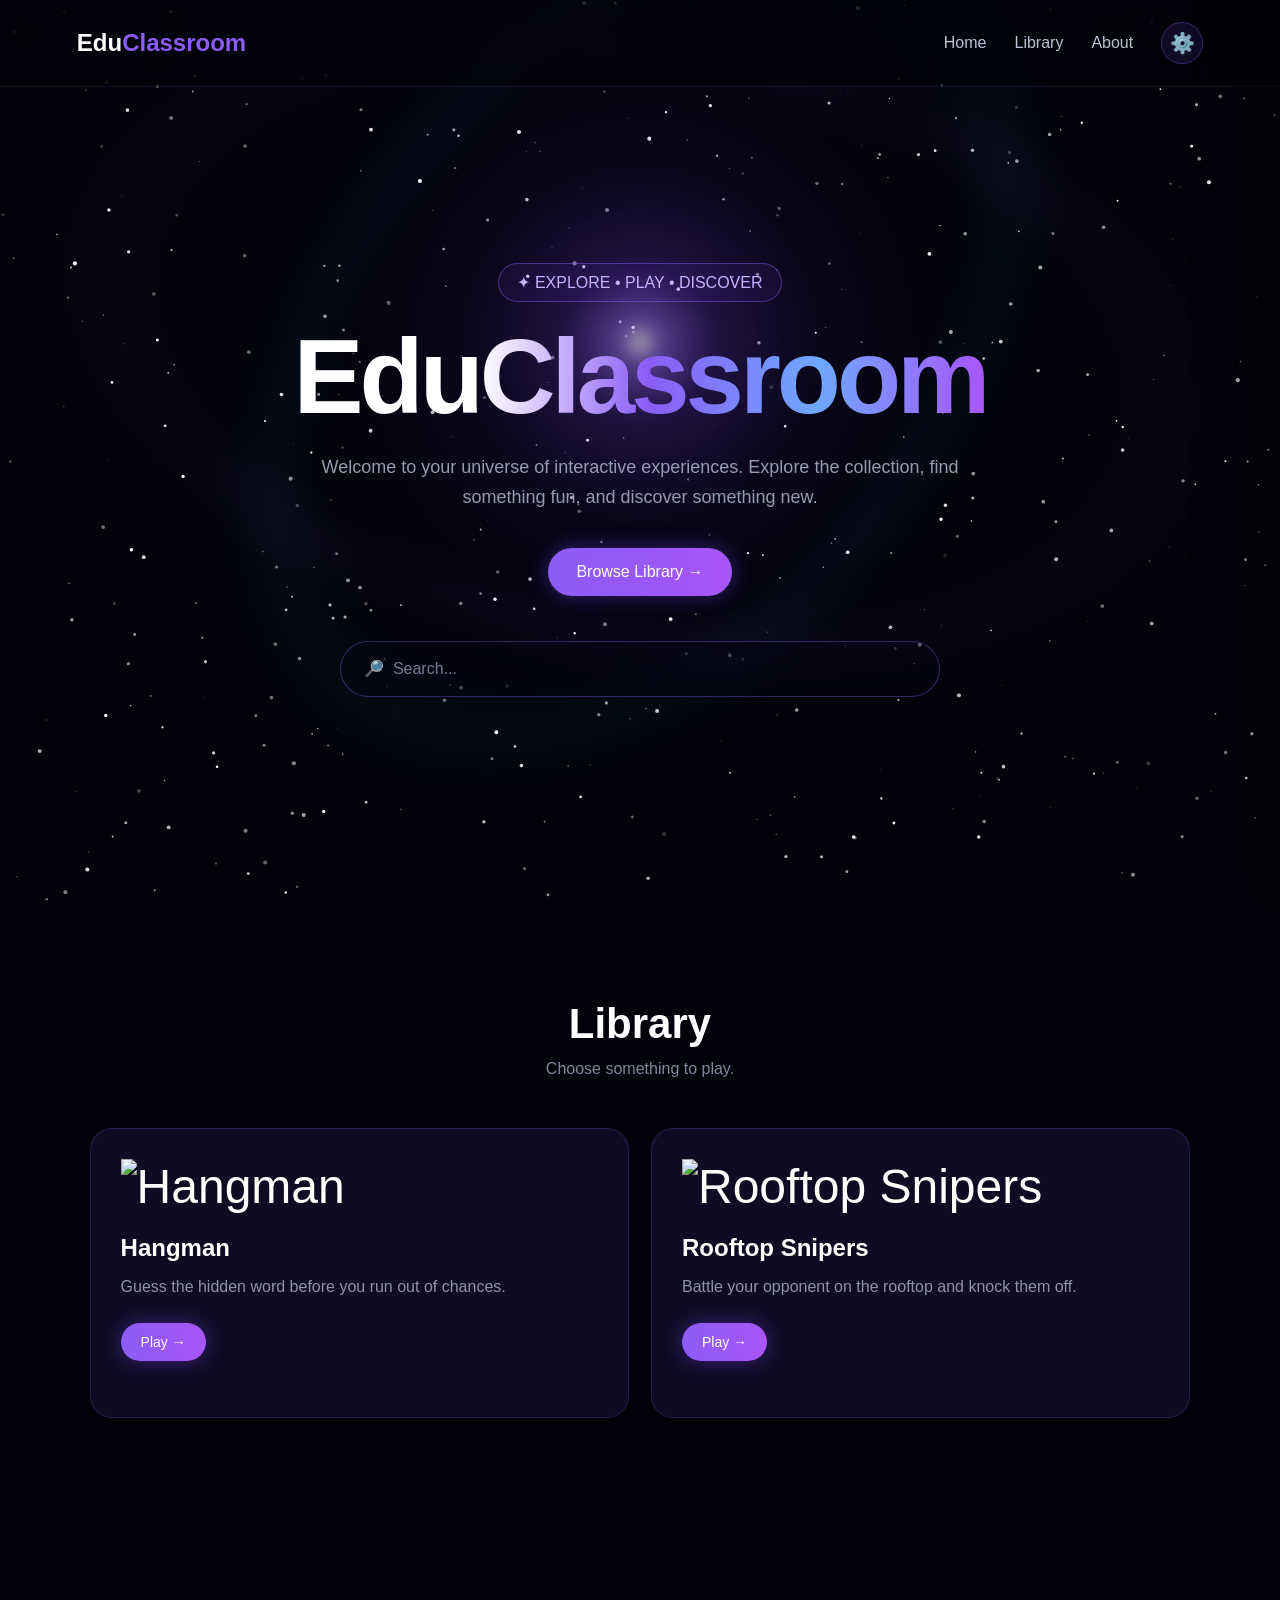
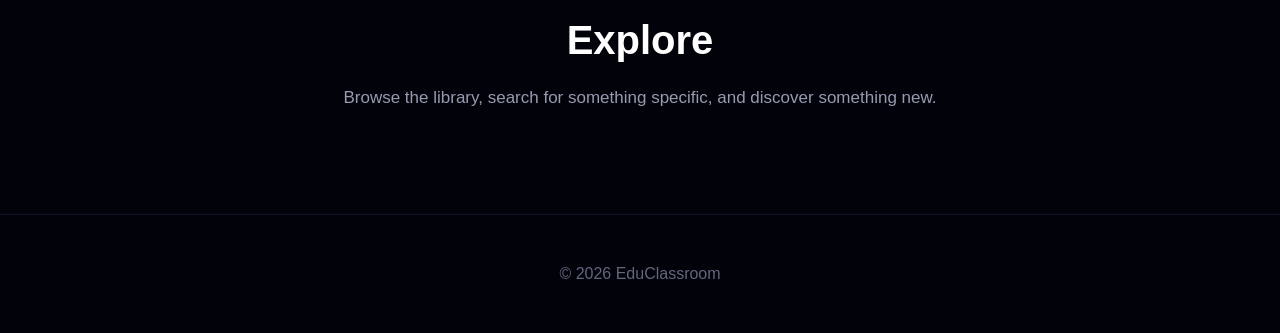
==== index.html @ 9b07083a "Update index.html" ====
<!DOCTYPE html>
<html lang="en">
<head>
<meta charset="UTF-8">
<meta name="viewport" content="width=device-width, initial-scale=1.0">

<title>EduClassroom</title>

<link id="favicon" rel="icon" href="data:image/svg+xml,
<svg xmlns=%22http://www.w3.org/2000/svg%22 viewBox=%220 0 100 100%22>
<text y=%22.9em%22 font-size=%2290%22>🌌</text>
</svg>">

<style>
* {
    margin: 0;
    padding: 0;
    box-sizing: border-box;
}

html {
    scroll-behavior: smooth;
}

:root {
    --accent: #8b5cf6;
    --accent2: #a855f7;
    --background: #02030a;
    --card: rgba(20, 15, 45, .75);
    --text: #ffffff;
    --muted: #969bb1;
}

body {
    background: var(--background);
    color: var(--text);
    font-family: Arial, Helvetica, sans-serif;
    overflow-x: hidden;
    transition: background .4s, color .4s;
}

/* SPACE */

#space {
    position: fixed;
    inset: 0;
    width: 100%;
    height: 100%;
    z-index: -5;
}

.galaxy {
    position: fixed;
    width: 700px;
    height: 700px;
    left: 50%;
    top: 38%;
    transform: translate(-50%, -50%) rotate(-20deg);
    border-radius: 50%;
    z-index: -4;
    pointer-events: none;

    background:
        radial-gradient(
            ellipse,
            rgba(255,255,255,.95) 0%,
            rgba(160,110,255,.7) 4%,
            rgba(110,60,220,.35) 15%,
            rgba(80,30,180,.12) 35%,
            transparent 68%
        );

    filter: blur(8px);
    opacity: .75;

    animation: galaxySpin 45s linear infinite;
}

.galaxy::before,
.galaxy::after {
    content: "";
    position: absolute;
    inset: 5%;
    border-radius: 50%;
    border: 35px solid rgba(130,70,255,.08);
    transform: rotate(30deg) scaleX(1.8);
    filter: blur(18px);
}

.galaxy::after {
    transform: rotate(-30deg) scaleX(1.5);
    border-color: rgba(50,150,255,.08);
}

@keyframes galaxySpin {
    from {
        transform: translate(-50%, -50%) rotate(-20deg);
    }

    to {
        transform: translate(-50%, -50%) rotate(340deg);
    }
}

/* NAVIGATION */

nav {
    position: fixed;
    top: 0;
    left: 0;
    width: 100%;
    padding: 22px 6%;

    display: flex;
    justify-content: space-between;
    align-items: center;

    background: rgba(2,3,10,.55);
    backdrop-filter: blur(15px);

    border-bottom: 1px solid rgba(150,100,255,.12);

    z-index: 100;
}

.logo {
    font-size: 24px;
    font-weight: 800;
}

.logo span {
    color: var(--accent);
}

.nav-links {
    display: flex;
    align-items: center;
    gap: 28px;
}

.nav-links a {
    color: #bfc2d8;
    text-decoration: none;
    transition: .3s;
}

.nav-links a:hover {
    color: var(--accent);
}

/* SETTINGS BUTTON */

.settings-button {
    border: 1px solid rgba(150,100,255,.3);
    background: rgba(80,50,150,.2);
    color: white;

    width: 42px;
    height: 42px;

    border-radius: 50%;

    cursor: pointer;

    font-size: 20px;

    transition: .3s;
}

.settings-button:hover {
    transform: rotate(45deg) scale(1.08);
    background: rgba(120,70,220,.35);
}

/* SETTINGS */

.settings-overlay {
    position: fixed;
    inset: 0;

    background: rgba(0,0,0,.55);
    backdrop-filter: blur(4px);

    opacity: 0;
    visibility: hidden;

    transition: .3s;

    z-index: 199;
}

.settings-overlay.open {
    opacity: 1;
    visibility: visible;
}

.settings-panel {
    position: fixed;

    top: 0;
    right: 0;

    width: min(390px, 90vw);
    height: 100vh;

    padding: 30px;

    background:
        linear-gradient(
            145deg,
            rgba(18,15,40,.98),
            rgba(5,6,18,.98)
        );

    border-left: 1px solid rgba(150,100,255,.25);

    box-shadow: -20px 0 60px rgba(0,0,0,.45);

    transform: translateX(100%);

    transition: transform .4s cubic-bezier(.2,.8,.2,1);

    overflow-y: auto;

    z-index: 200;
}

.settings-panel.open {
    transform: translateX(0);
}

.settings-header {
    display: flex;
    justify-content: space-between;
    align-items: center;

    margin-bottom: 30px;
}

.settings-header h2 {
    font-size: 26px;
}

.close-settings {
    background: none;
    border: none;
    color: #aaa;
    font-size: 28px;
    cursor: pointer;
}

.setting {
    margin-bottom: 28px;
}

.setting label {
    display: block;
    margin-bottom: 10px;
    color: #bfc2d8;
    font-size: 14px;
}

.setting input,
.setting select {
    width: 100%;

    padding: 13px 15px;

    border-radius: 10px;

    border: 1px solid rgba(150,100,255,.25);

    background: rgba(0,0,0,.35);

    color: white;

    outline: none;

    font-size: 14px;
}

.setting input:focus,
.setting select:focus {
    border-color: var(--accent);
}

.setting select option {
    background: #11111d;
}

.save-button {
    width: 100%;

    padding: 14px;

    border: none;
    border-radius: 12px;

    background:
        linear-gradient(
            90deg,
            var(--accent),
            var(--accent2)
        );

    color: white;

    font-weight: bold;

    cursor: pointer;

    transition: .3s;
}

.save-button:hover {
    transform: translateY(-2px);

    box-shadow:
        0 8px 25px rgba(130,80,255,.4);
}

.reset-button {
    width: 100%;

    padding: 12px;

    margin-top: 10px;

    border-radius: 12px;

    border: 1px solid rgba(255,255,255,.15);

    background: rgba(255,255,255,.05);

    color: #aaa;

    cursor: pointer;
}

.small-note {
    margin-top: 10px;

    color: #676c83;

    font-size: 12px;

    line-height: 1.5;
}

/* HERO */

.hero {
    min-height: 100vh;

    display: flex;
    justify-content: center;
    align-items: center;

    text-align: center;

    padding: 120px 20px 60px;
}

.hero-content {
    max-width: 900px;

    animation: heroAppear 1.2s ease;
}

@keyframes heroAppear {
    from {
        opacity: 0;
        transform: translateY(40px);
    }

    to {
        opacity: 1;
        transform: translateY(0);
    }
}

.badge {
    display: inline-block;

    padding: 9px 18px;

    border: 1px solid rgba(150,100,255,.4);
    border-radius: 50px;

    background: rgba(100,50,200,.1);

    color: #c8b1ff;

    margin-bottom: 25px;
}

.hero h1 {
    font-size: clamp(55px, 9vw, 105px);

    line-height: .95;

    margin-bottom: 25px;

    letter-spacing: -4px;
}

.gradient {
    background:
        linear-gradient(
            90deg,
            #ffffff,
            var(--accent),
            #6ea8ff,
            var(--accent2)
        );

    -webkit-background-clip: text;
    background-clip: text;

    color: transparent;
}

.hero p {
    max-width: 650px;

    margin: auto;

    color: var(--muted);

    font-size: 18px;

    line-height: 1.7;
}

.start-button,
.play-button {
    display: inline-block;

    margin-top: 35px;

    padding: 15px 28px;

    color: white;

    text-decoration: none;

    border-radius: 50px;

    background:
        linear-gradient(
            90deg,
            var(--accent),
            var(--accent2)
        );

    box-shadow:
        0 0 20px rgba(120,70,255,.4);

    transition: .3s;
}

.start-button:hover,
.play-button:hover {
    transform: translateY(-4px) scale(1.04);

    box-shadow:
        0 0 35px rgba(140,80,255,.7);
}

/* SEARCH */

.search-container {
    max-width: 600px;

    margin: 45px auto 0;
}

.search {
    width: 100%;

    padding: 18px 23px;

    border-radius: 50px;

    border: 1px solid rgba(150,100,255,.35);

    background: rgba(5,5,20,.65);

    color: white;

    outline: none;

    font-size: 16px;

    transition: .3s;
}

.search::placeholder {
    color: #777b93;
}

.search:focus {
    border-color: var(--accent);

    box-shadow:
        0 0 30px rgba(130,70,255,.25);
}

/* LIBRARY */

.section {
    padding: 100px 7%;
}

.section-title {
    text-align: center;
    margin-bottom: 50px;
}

.section-title h2 {
    font-size: 42px;
    margin-bottom: 12px;
}

.section-title p {
    color: #81869e;
}

.game-grid {
    max-width: 1150px;

    margin: auto;

    display: grid;

    grid-template-columns:
        repeat(auto-fit, minmax(260px, 1fr));

    gap: 22px;
}

.card {
    position: relative;

    padding: 30px;

    min-height: 290px;

    border-radius: 22px;

    background: var(--card);

    border: 1px solid rgba(140,100,255,.2);

    backdrop-filter: blur(12px);

    overflow: hidden;

    transition:
        transform .35s,
        border-color .35s,
        box-shadow .35s;
}

.card:hover {
    transform: translateY(-10px);

    border-color: rgba(160,110,255,.65);

    box-shadow:
        0 15px 50px rgba(80,40,180,.25);
}

.icon {
    font-size: 48px;
    margin-bottom: 20px;
}

.card h3 {
    font-size: 24px;
    margin-bottom: 12px;
}

.card p {
    color: #8e93aa;
    line-height: 1.6;
    margin-bottom: 15px;
}

.play-button {
    margin-top: 8px;
    padding: 11px 20px;
    font-size: 14px;
}

#noResults {
    display: none;

    text-align: center;

    color: #777b93;

    font-size: 18px;

    padding: 50px;
}

/* ABOUT */

.info {
    max-width: 850px;

    margin: auto;

    padding: 100px 20px;

    text-align: center;
}

.info h2 {
    font-size: 40px;
    margin-bottom: 20px;
}

.info p {
    color: #969bb1;

    line-height: 1.8;

    font-size: 17px;
}

/* FOOTER */

footer {
    padding: 50px;

    text-align: center;

    border-top:
        1px solid rgba(150,100,255,.12);

    color: #62677e;
}

/* MOBILE */

@media(max-width:700px) {

    .nav-links a {
        display: none;
    }

    .hero h1 {
        font-size: 55px;
        letter-spacing: -2px;
    }

    .galaxy {
        width: 500px;
        height: 500px;
    }

    .section {
        padding: 70px 5%;
    }
}
</style>
</head>

<body>

<canvas id="space"></canvas>

<div class="galaxy"></div>


<!-- NAVIGATION -->

<nav>

    <div class="logo">
        Edu<span>Classroom</span>
    </div>

    <div class="nav-links">

        <a href="#">Home</a>

        <a href="#games">Library</a>

        <a href="#about">About</a>

        <button
            class="settings-button"
            id="settingsButton"
            title="Settings"
        >
            ⚙️
        </button>

    </div>

</nav>


<!-- SETTINGS -->

<div
    class="settings-overlay"
    id="settingsOverlay"
></div>

<div
    class="settings-panel"
    id="settingsPanel"
>

    <div class="settings-header">

        <h2>⚙️ Settings</h2>

        <button
            class="close-settings"
            id="closeSettings"
        >
            ×
        </button>

    </div>

    <div class="setting">

        <label for="themeSelect">
            Website Theme
        </label>

        <select id="themeSelect">

            <option value="galaxy">
                Galaxy Purple
            </option>

            <option value="blue">
                Deep Blue
            </option>

            <option value="red">
                Crimson
            </option>

            <option value="green">
                Emerald
            </option>

            <option value="pink">
                Neon Pink
            </option>

        </select>

    </div>


    <div class="setting">

        <label for="titleInput">
            Browser Tab Name
        </label>

        <input
            id="titleInput"
            type="text"
            maxlength="40"
            placeholder="EduClassroom"
        >

        <div class="small-note">
            Change the name shown on the browser tab.
        </div>

    </div>


    <div class="setting">

        <label for="iconInput">
            Browser Tab Icon
        </label>

        <input
            id="iconInput"
            type="text"
            placeholder="Paste an image URL"
        >

        <div class="small-note">
            Paste a direct image URL for your icon.
        </div>

    </div>


    <button
        class="save-button"
        id="saveSettings"
    >
        Save Settings
    </button>

    <button
        class="reset-button"
        id="resetSettings"
    >
        Reset Settings
    </button>

</div>


<!-- HERO -->

<section class="hero">

    <div class="hero-content">

        <div class="badge">
            ✦ EXPLORE • PLAY • DISCOVER
        </div>

        <h1>
            Edu<span class="gradient">Classroom</span>
        </h1>

        <p>
            Welcome to your universe of interactive
            experiences. Explore the collection,
            find something fun, and discover
            something new.
        </p>

        <a
            href="#games"
            class="start-button"
        >
            Browse Library →
        </a>


        <div class="search-container">

            <input
                class="search"
                id="search"
                type="text"
                placeholder="🔎  Search..."
            >

        </div>

    </div>

</section>


<!-- LIBRARY -->

<section
    class="section"
    id="games"
>

    <div class="section-title">

        <h2>
            Library
        </h2>

        <p>
            Choose something to play.
        </p>

    </div>


    <div
        class="game-grid"
        id="gameGrid"
    >


        <!-- HANGMAN -->

        <div
            class="card"
            data-name="hangman word guessing puzzle"
        >

            <div class="icon">
            <img src="pages/images/hangman.png" alt="Hangman">
            </div>

            <h3>
                Hangman
            </h3>

            <p>
                Guess the hidden word before
                you run out of chances.
            </p>

            <a
                class="play-button"
                href="pages/hangman/"
            >
                Play →
            </a>

        </div>


        <!-- ROOFTOP SNIPERS -->

        <div
            class="card"
            data-name="rooftop snipers shooting action multiplayer"
        >

            <div class="icon">
            <img src="pages/images/rooftop-snipers.png" alt="Rooftop Snipers">
            </div>

            <h3>
                Rooftop Snipers
            </h3>

            <p>
                Battle your opponent on the
                rooftop and knock them off.
            </p>

            <a
                class="play-button"
                href="pages/rooftop-snipers/"
            >
                Play →
            </a>

        </div>


    </div>


    <div id="noResults">
        Nothing found. Try another search.
    </div>

</section>


<!-- ABOUT -->

<section
    class="info"
    id="about"
>

    <h2>
        Explore
    </h2>

    <p>
        Browse the library, search for something
        specific, and discover something new.
    </p>

</section>


<footer>
    © 2026 EduClassroom
</footer>


<script>

/* STARFIELD */

const canvas =
    document.getElementById("space");

const ctx =
    canvas.getContext("2d");

let stars = [];

let mouse = {
    x: window.innerWidth / 2,
    y: window.innerHeight / 2
};


function resizeCanvas() {

    canvas.width =
        window.innerWidth;

    canvas.height =
        window.innerHeight;

    createStars();
}

resizeCanvas();

window.addEventListener(
    "resize",
    resizeCanvas
);


window.addEventListener(
    "mousemove",
    function(event) {

        mouse.x =
            event.clientX;

        mouse.y =
            event.clientY;

    }
);


function createStars() {

    stars = [];

    const amount =
        Math.min(
            500,
            Math.floor(
                window.innerWidth *
                window.innerHeight /
                2500
            )
        );

    for(let i = 0; i < amount; i++) {

        stars.push({

            x:
                Math.random() *
                canvas.width,

            y:
                Math.random() *
                canvas.height,

            size:
                Math.random() * 1.8 + .3,

            speed:
                Math.random() * .25 + .05,

            brightness:
                Math.random() * .7 + .3,

            twinkle:
                Math.random() *
                Math.PI * 2

        });

    }

}


function animateStars(time) {

    ctx.clearRect(
        0,
        0,
        canvas.width,
        canvas.height
    );

    for(const star of stars) {

        const dx =
            star.x - mouse.x;

        const dy =
            star.y - mouse.y;

        const distance =
            Math.sqrt(
                dx * dx +
                dy * dy
            );

        const interactionRadius = 130;

        if(
            distance <
            interactionRadius
        ) {

            const force =
                (interactionRadius - distance)
                / interactionRadius;

            const angle =
                Math.atan2(dy, dx);

            star.x +=
                Math.cos(angle)
                * force
                * 4;

            star.y +=
                Math.sin(angle)
                * force
                * 4;
        }

        star.y += star.speed;

        if(
            star.y >
            canvas.height + 5
        ) {

            star.y = -5;

            star.x =
                Math.random() *
                canvas.width;
        }

        if(star.x < -10)
            star.x =
                canvas.width + 10;

        if(
            star.x >
            canvas.width + 10
        )
            star.x = -10;

        const alpha =
            star.brightness +
            Math.sin(
                time * .002 +
                star.twinkle
            ) * .2;

        ctx.beginPath();

        ctx.arc(
            star.x,
            star.y,
            star.size,
            0,
            Math.PI * 2
        );

        ctx.fillStyle =
            `rgba(255,255,255,${Math.max(.1,alpha)})`;

        ctx.fill();

    }

    requestAnimationFrame(
        animateStars
    );
}

requestAnimationFrame(
    animateStars
);


/* SEARCH */

const search =
    document.getElementById("search");

const cards =
    document.querySelectorAll(".card");

const noResults =
    document.getElementById("noResults");


search.addEventListener(
    "input",
    function() {

        const query =
            search.value
            .toLowerCase()
            .trim();

        let visibleGames = 0;

        cards.forEach(card => {

            const keywords =
                card.dataset.name
                .toLowerCase();

            if(
                keywords.includes(query) ||
                query === ""
            ) {

                card.style.display =
                    "";

                visibleGames++;

            } else {

                card.style.display =
                    "none";
            }

        });

        noResults.style.display =
            visibleGames === 0
                ? "block"
                : "none";

    }
);


/* SETTINGS */

const settingsButton =
    document.getElementById(
        "settingsButton"
    );

const settingsPanel =
    document.getElementById(
        "settingsPanel"
    );

const settingsOverlay =
    document.getElementById(
        "settingsOverlay"
    );

const closeSettings =
    document.getElementById(
        "closeSettings"
    );


function openSettings() {

    settingsPanel.classList.add("open");

    settingsOverlay.classList.add("open");
}


function closeSettingsPanel() {

    settingsPanel.classList.remove("open");

    settingsOverlay.classList.remove("open");
}


settingsButton.addEventListener(
    "click",
    openSettings
);

closeSettings.addEventListener(
    "click",
    closeSettingsPanel
);

settingsOverlay.addEventListener(
    "click",
    closeSettingsPanel
);


/* THEMES */

const themeSelect =
    document.getElementById(
        "themeSelect"
    );


const themes = {

    galaxy: {
        background: "#02030a",
        accent: "#8b5cf6",
        accent2: "#a855f7",
        card: "rgba(20,15,45,.75)"
    },

    blue: {
        background: "#020812",
        accent: "#3b82f6",
        accent2: "#06b6d4",
        card: "rgba(10,25,50,.75)"
    },

    red: {
        background: "#0d0204",
        accent: "#ef4444",
        accent2: "#f97316",
        card: "rgba(50,10,15,.75)"
    },

    green: {
        background: "#020c08",
        accent: "#10b981",
        accent2: "#22c55e",
        card: "rgba(5,35,25,.75)"
    },

    pink: {
        background: "#0c020b",
        accent: "#ec4899",
        accent2: "#d946ef",
        card: "rgba(45,8,40,.75)"
    }

};


function applyTheme(themeName) {

    const theme =
        themes[themeName] ||
        themes.galaxy;

    document.documentElement
        .style
        .setProperty(
            "--background",
            theme.background
        );

    document.documentElement
        .style
        .setProperty(
            "--accent",
            theme.accent
        );

    document.documentElement
        .style
        .setProperty(
            "--accent2",
            theme.accent2
        );

    document.documentElement
        .style
        .setProperty(
            "--card",
            theme.card
        );
}


/* TAB TITLE */

const titleInput =
    document.getElementById(
        "titleInput"
    );


function applyTitle(title) {

    if(!title)
        title = "EduClassroom";

    document.title = title;
}


/* FAVICON */

const iconInput =
    document.getElementById(
        "iconInput"
    );

const favicon =
    document.getElementById(
        "favicon"
    );


function applyIcon(url) {

    if(!url) {

        favicon.href =
            "data:image/svg+xml," +
            "<svg xmlns='http://www.w3.org/2000/svg' " +
            "viewBox='0 0 100 100'>" +
            "<text y='.9em' font-size='90'>🌌</text>" +
            "</svg>";

        return;
    }

    favicon.href = url;
}


/* SAVE */

document.getElementById(
    "saveSettings"
).addEventListener(
    "click",
    function() {

        const settings = {

            theme:
                themeSelect.value,

            title:
                titleInput.value.trim(),

            icon:
                iconInput.value.trim()

        };

        localStorage.setItem(
            "educlassroomSettings",
            JSON.stringify(settings)
        );

        applyTheme(
            settings.theme
        );

        applyTitle(
            settings.title
        );

        applyIcon(
            settings.icon
        );

        closeSettingsPanel();
    }
);


/* RESET */

document.getElementById(
    "resetSettings"
).addEventListener(
    "click",
    function() {

        localStorage.removeItem(
            "educlassroomSettings"
        );

        themeSelect.value =
            "galaxy";

        titleInput.value =
            "EduClassroom";

        iconInput.value =
            "";

        applyTheme("galaxy");

        applyTitle(
            "EduClassroom"
        );

        applyIcon("");
    }
);


/* LOAD SAVED SETTINGS */

function loadSettings() {

    const saved =
        localStorage.getItem(
            "educlassroomSettings"
        );

    if(!saved) {

        applyTheme("galaxy");

        applyTitle(
            "EduClassroom"
        );

        applyIcon("");

        return;
    }

    try {

        const settings =
            JSON.parse(saved);

        themeSelect.value =
            settings.theme ||
            "galaxy";

        titleInput.value =
            settings.title ||
            "EduClassroom";

        iconInput.value =
            settings.icon ||
            "";

        applyTheme(
            settings.theme ||
            "galaxy"
        );

        applyTitle(
            settings.title ||
            "EduClassroom"
        );

        applyIcon(
            settings.icon ||
            ""
        );

    } catch(error) {

        localStorage.removeItem(
            "educlassroomSettings"
        );

        applyTheme("galaxy");

    }
}


loadSettings();

</script>

</body>
</html>
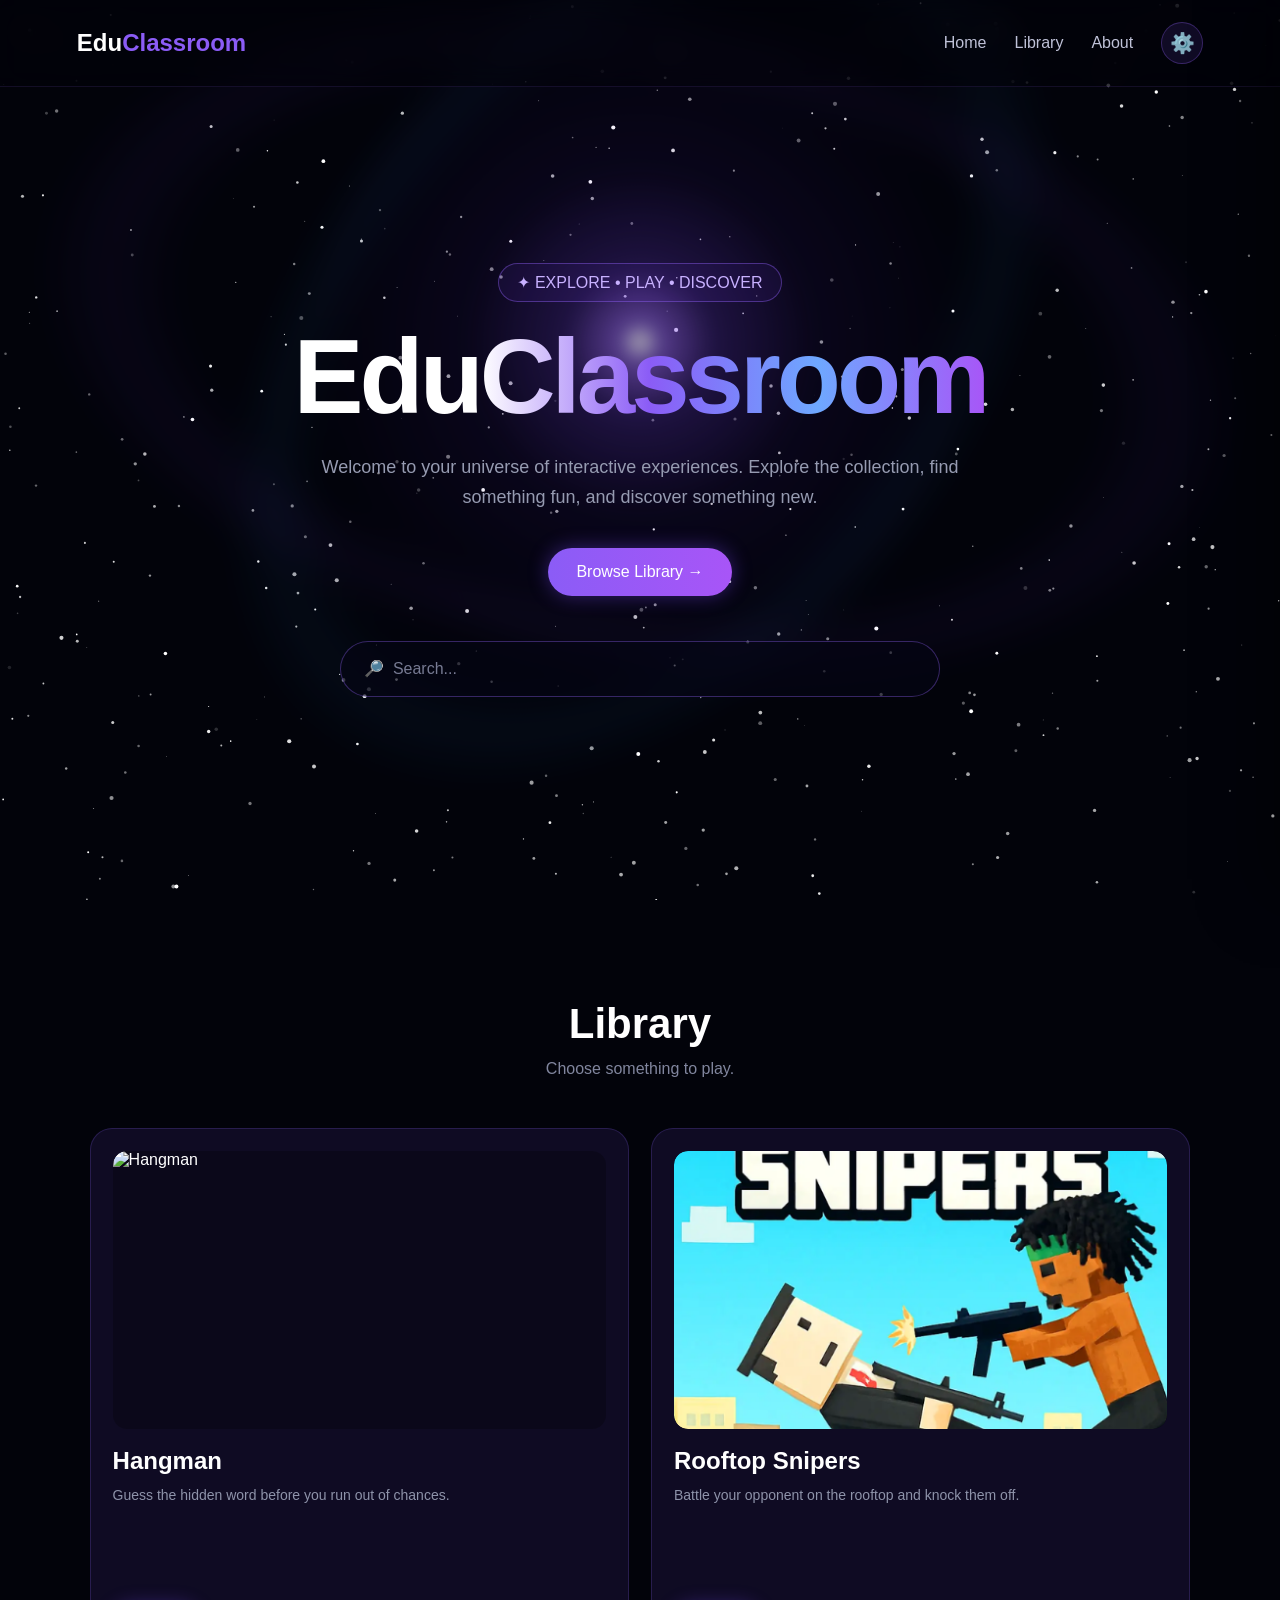
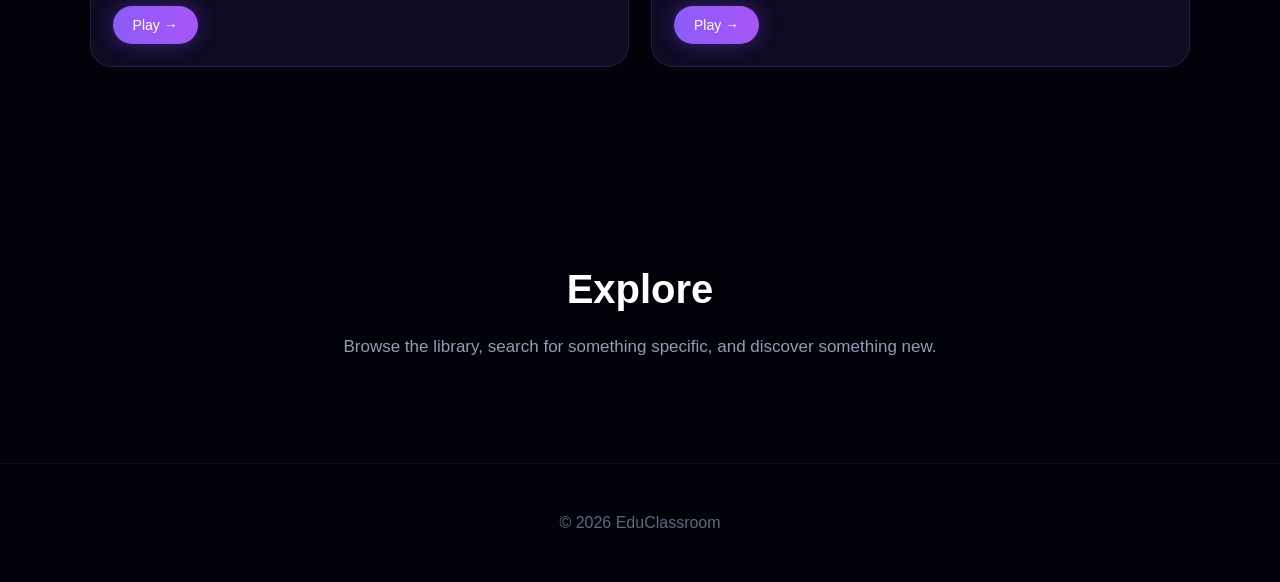
==== commit d1be34a2: "Refactor card styles and update settings handling Refactor styles for card and icon elements, adjust" ====
--- a/index.html
+++ b/index.html
@@ -539,12 +539,16 @@
     gap: 22px;
 }
 
+/* SQUARE TILES */
+
 .card {
     position: relative;
 
-    padding: 30px;
-
-    min-height: 290px;
+    width: 100%;
+
+    aspect-ratio: 1 / 1;
+
+    padding: 22px;
 
     border-radius: 22px;
 
@@ -555,6 +559,10 @@
     backdrop-filter: blur(12px);
 
     overflow: hidden;
+
+    display: flex;
+
+    flex-direction: column;
 
     transition:
         transform .35s,
@@ -571,27 +579,72 @@
         0 15px 50px rgba(80,40,180,.25);
 }
 
+/* IMAGE AREA */
+
 .icon {
-    font-size: 48px;
-    margin-bottom: 20px;
-}
+    width: 100%;
+
+    aspect-ratio: 16 / 9;
+
+    margin-bottom: 18px;
+
+    display: flex;
+
+    align-items: center;
+
+    justify-content: center;
+
+    overflow: hidden;
+
+    border-radius: 14px;
+
+    background: rgba(0,0,0,.25);
+
+    flex-shrink: 0;
+}
+
+.icon img {
+    width: 100%;
+    height: 100%;
+
+    object-fit: cover;
+
+    display: block;
+
+    border-radius: 14px;
+}
+
+/* CARD TEXT */
 
 .card h3 {
     font-size: 24px;
-    margin-bottom: 12px;
+
+    margin-bottom: 10px;
 }
 
 .card p {
     color: #8e93aa;
-    line-height: 1.6;
-    margin-bottom: 15px;
-}
-
-.play-button {
-    margin-top: 8px;
+
+    line-height: 1.5;
+
+    margin-bottom: 10px;
+
+    font-size: 14px;
+}
+
+/* PLAY BUTTON */
+
+.card .play-button {
+    margin-top: auto;
+
+    align-self: flex-start;
+
     padding: 11px 20px;
+
     font-size: 14px;
 }
+
+/* NO RESULTS */
 
 #noResults {
     display: none;
@@ -619,6 +672,7 @@
 
 .info h2 {
     font-size: 40px;
+
     margin-bottom: 20px;
 }
 
@@ -653,6 +707,7 @@
 
     .hero h1 {
         font-size: 55px;
+
         letter-spacing: -2px;
     }
 
@@ -663,6 +718,11 @@
 
     .section {
         padding: 70px 5%;
+    }
+
+    .game-grid {
+        grid-template-columns:
+            repeat(auto-fit, minmax(220px, 1fr));
     }
 }
 </style>
@@ -761,7 +821,6 @@
 
     </div>
 
-
     <div class="setting">
 
         <label for="titleInput">
@@ -781,7 +840,6 @@
 
     </div>
 
-
     <div class="setting">
 
         <label for="iconInput">
@@ -799,7 +857,6 @@
         </div>
 
     </div>
-
 
     <button
         class="save-button"
@@ -846,7 +903,6 @@
             Browse Library →
         </a>
 
-
         <div class="search-container">
 
             <input
@@ -888,7 +944,6 @@
         id="gameGrid"
     >
 
-
         <!-- HANGMAN -->
 
         <div
@@ -897,7 +952,12 @@
         >
 
             <div class="icon">
-            <img src="pages/images/hangman.png" alt="Hangman">
+
+                <img
+                    src="pages/images/hangman.jpg"
+                    alt="Hangman"
+                >
+
             </div>
 
             <h3>
@@ -927,7 +987,12 @@
         >
 
             <div class="icon">
-            <img src="pages/images/rooftop-snipers.png" alt="Rooftop Snipers">
+
+                <img
+                    src="pages/images/rooftop-snipers.png"
+                    alt="Rooftop Snipers"
+                >
+
             </div>
 
             <h3>
@@ -947,7 +1012,6 @@
             </a>
 
         </div>
-
 
     </div>
 
@@ -1126,6 +1190,7 @@
                 Math.sin(angle)
                 * force
                 * 4;
+
         }
 
         star.y += star.speed;
@@ -1140,6 +1205,7 @@
             star.x =
                 Math.random() *
                 canvas.width;
+
         }
 
         if(star.x < -10)
@@ -1229,6 +1295,7 @@
 
                 card.style.display =
                     "none";
+
             }
 
         });
@@ -1270,6 +1337,7 @@
     settingsPanel.classList.add("open");
 
     settingsOverlay.classList.add("open");
+
 }
 
 
@@ -1278,6 +1346,7 @@
     settingsPanel.classList.remove("open");
 
     settingsOverlay.classList.remove("open");
+
 }
 
 
@@ -1378,6 +1447,7 @@
             "--card",
             theme.card
         );
+
 }
 
 
@@ -1395,6 +1465,7 @@
         title = "EduClassroom";
 
     document.title = title;
+
 }
 
 
@@ -1423,13 +1494,15 @@
             "</svg>";
 
         return;
+
     }
 
     favicon.href = url;
-}
-
-
-/* SAVE */
+
+}
+
+
+/* SAVE SETTINGS */
 
 document.getElementById(
     "saveSettings"
@@ -1468,11 +1541,12 @@
         );
 
         closeSettingsPanel();
+
     }
 );
 
 
-/* RESET */
+/* RESET SETTINGS */
 
 document.getElementById(
     "resetSettings"
@@ -1500,11 +1574,12 @@
         );
 
         applyIcon("");
+
     }
 );
 
 
-/* LOAD SAVED SETTINGS */
+/* LOAD SETTINGS */
 
 function loadSettings() {
 
@@ -1524,6 +1599,7 @@
         applyIcon("");
 
         return;
+
     }
 
     try {
@@ -1566,7 +1642,14 @@
 
         applyTheme("galaxy");
 
-    }
+        applyTitle(
+            "EduClassroom"
+        );
+
+        applyIcon("");
+
+    }
+
 }
 
 
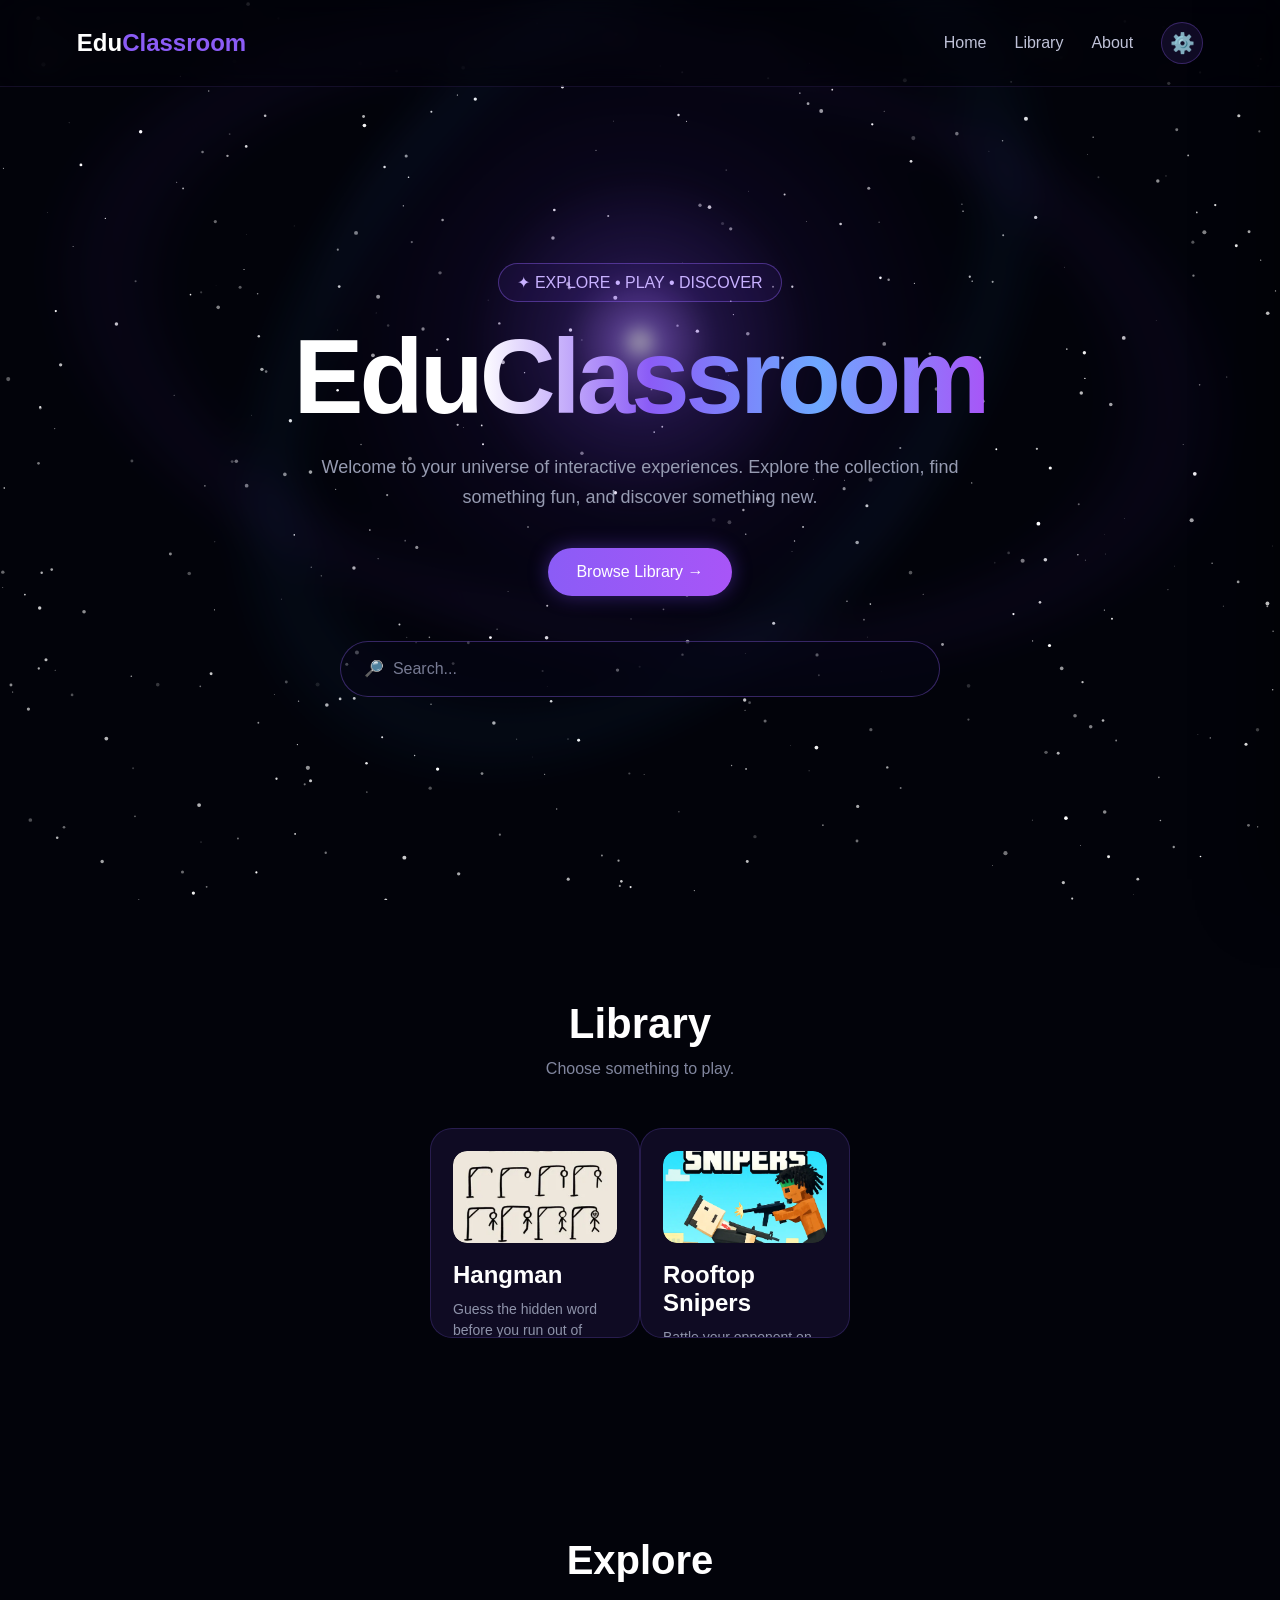
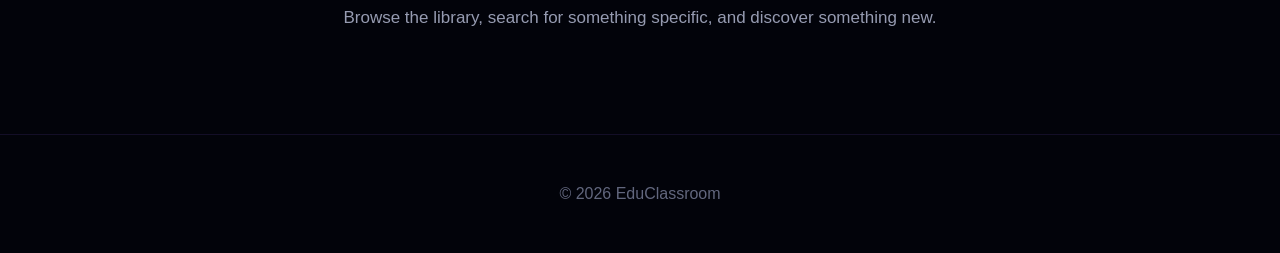
==== commit 50f04630: "Update index.html" ====
--- a/index.html
+++ b/index.html
@@ -534,9 +534,9 @@
     display: grid;
 
     grid-template-columns:
-        repeat(auto-fit, minmax(260px, 1fr));
-
-    gap: 22px;
+    repeat(auto-fit, minmax(190px, 210px));
+
+    justify-content: center;
 }
 
 /* SQUARE TILES */
@@ -721,8 +721,10 @@
     }
 
     .game-grid {
-        grid-template-columns:
-            repeat(auto-fit, minmax(220px, 1fr));
+    grid-template-columns:
+    repeat(2, 190px);
+
+    justify-content: center;
     }
 }
 </style>
@@ -954,7 +956,7 @@
             <div class="icon">
 
                 <img
-                    src="pages/images/hangman.jpg"
+                    src="pages/images/hangman.png"
                     alt="Hangman"
                 >
 
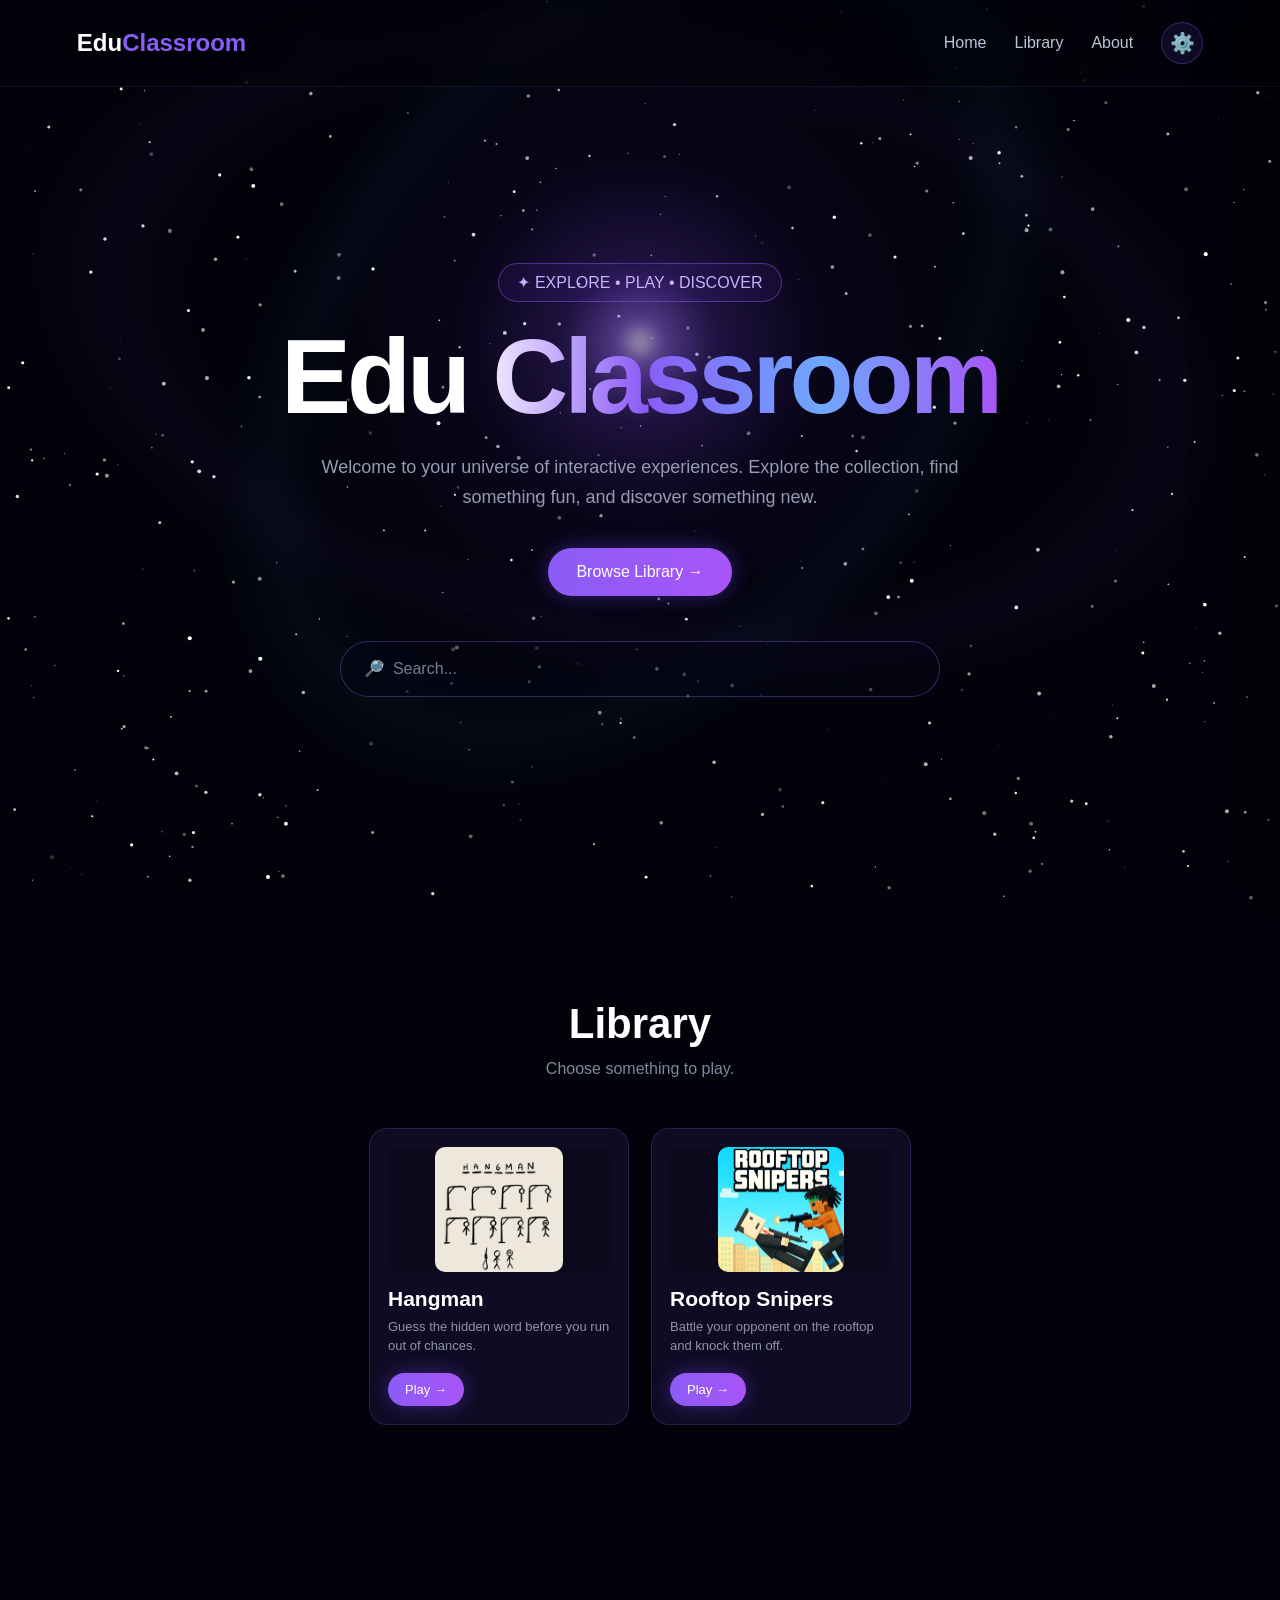
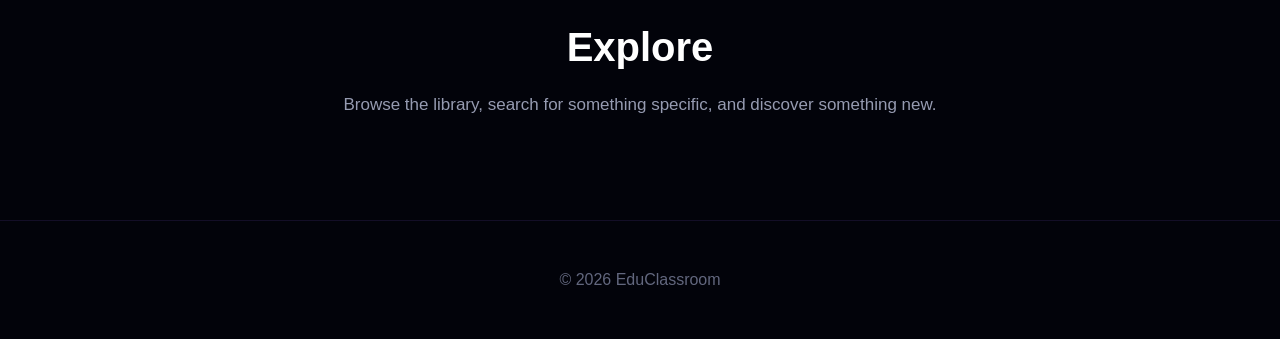
==== commit aae65c06: "Update index.html" ====
--- a/index.html
+++ b/index.html
@@ -12,6 +12,11 @@
 </svg>">
 
 <style>
+
+/* =========================
+   GENERAL
+========================= */
+
 * {
     margin: 0;
     padding: 0;
@@ -39,7 +44,10 @@
     transition: background .4s, color .4s;
 }
 
-/* SPACE */
+
+/* =========================
+   STAR BACKGROUND
+========================= */
 
 #space {
     position: fixed;
@@ -51,13 +59,21 @@
 
 .galaxy {
     position: fixed;
+
     width: 700px;
     height: 700px;
+
     left: 50%;
     top: 38%;
-    transform: translate(-50%, -50%) rotate(-20deg);
+
+    transform:
+        translate(-50%, -50%)
+        rotate(-20deg);
+
     border-radius: 50%;
+
     z-index: -4;
+
     pointer-events: none;
 
     background:
@@ -71,54 +87,92 @@
         );
 
     filter: blur(8px);
+
     opacity: .75;
 
-    animation: galaxySpin 45s linear infinite;
+    animation:
+        galaxySpin 45s linear infinite;
 }
 
 .galaxy::before,
 .galaxy::after {
     content: "";
+
     position: absolute;
+
     inset: 5%;
+
     border-radius: 50%;
-    border: 35px solid rgba(130,70,255,.08);
-    transform: rotate(30deg) scaleX(1.8);
+
+    border:
+        35px solid
+        rgba(130,70,255,.08);
+
+    transform:
+        rotate(30deg)
+        scaleX(1.8);
+
     filter: blur(18px);
 }
 
 .galaxy::after {
-    transform: rotate(-30deg) scaleX(1.5);
-    border-color: rgba(50,150,255,.08);
+    transform:
+        rotate(-30deg)
+        scaleX(1.5);
+
+    border-color:
+        rgba(50,150,255,.08);
 }
 
 @keyframes galaxySpin {
+
     from {
-        transform: translate(-50%, -50%) rotate(-20deg);
+        transform:
+            translate(-50%, -50%)
+            rotate(-20deg);
     }
 
     to {
-        transform: translate(-50%, -50%) rotate(340deg);
-    }
-}
-
-/* NAVIGATION */
+        transform:
+            translate(-50%, -50%)
+            rotate(340deg);
+    }
+
+}
+
+
+/* =========================
+   NAVIGATION
+========================= */
 
 nav {
     position: fixed;
+
     top: 0;
     left: 0;
+
     width: 100%;
-    padding: 22px 6%;
+
+    padding:
+        22px 6%;
 
     display: flex;
-    justify-content: space-between;
-    align-items: center;
-
-    background: rgba(2,3,10,.55);
-    backdrop-filter: blur(15px);
-
-    border-bottom: 1px solid rgba(150,100,255,.12);
+
+    justify-content:
+        space-between;
+
+    align-items:
+        center;
+
+    background:
+        rgba(2,3,10,.55);
+
+    backdrop-filter:
+        blur(15px);
+
+    border-bottom:
+        1px solid
+        rgba(150,100,255,.12);
 
     z-index: 100;
 }
@@ -134,13 +188,17 @@
 
 .nav-links {
     display: flex;
+
     align-items: center;
+
     gap: 28px;
 }
 
 .nav-links a {
     color: #bfc2d8;
+
     text-decoration: none;
+
     transition: .3s;
 }
 
@@ -148,11 +206,20 @@
     color: var(--accent);
 }
 
-/* SETTINGS BUTTON */
+
+/* =========================
+   SETTINGS BUTTON
+========================= */
 
 .settings-button {
-    border: 1px solid rgba(150,100,255,.3);
-    background: rgba(80,50,150,.2);
+
+    border:
+        1px solid
+        rgba(150,100,255,.3);
+
+    background:
+        rgba(80,50,150,.2);
+
     color: white;
 
     width: 42px;
@@ -168,20 +235,34 @@
 }
 
 .settings-button:hover {
-    transform: rotate(45deg) scale(1.08);
-    background: rgba(120,70,220,.35);
-}
-
-/* SETTINGS */
+
+    transform:
+        rotate(45deg)
+        scale(1.08);
+
+    background:
+        rgba(120,70,220,.35);
+}
+
+
+/* =========================
+   SETTINGS
+========================= */
 
 .settings-overlay {
+
     position: fixed;
+
     inset: 0;
 
-    background: rgba(0,0,0,.55);
-    backdrop-filter: blur(4px);
+    background:
+        rgba(0,0,0,.55);
+
+    backdrop-filter:
+        blur(4px);
 
     opacity: 0;
+
     visibility: hidden;
 
     transition: .3s;
@@ -190,17 +271,22 @@
 }
 
 .settings-overlay.open {
+
     opacity: 1;
+
     visibility: visible;
 }
 
 .settings-panel {
+
     position: fixed;
 
     top: 0;
     right: 0;
 
-    width: min(390px, 90vw);
+    width:
+        min(390px, 90vw);
+
     height: 100vh;
 
     padding: 30px;
@@ -212,13 +298,20 @@
             rgba(5,6,18,.98)
         );
 
-    border-left: 1px solid rgba(150,100,255,.25);
-
-    box-shadow: -20px 0 60px rgba(0,0,0,.45);
-
-    transform: translateX(100%);
-
-    transition: transform .4s cubic-bezier(.2,.8,.2,1);
+    border-left:
+        1px solid
+        rgba(150,100,255,.25);
+
+    box-shadow:
+        -20px 0 60px
+        rgba(0,0,0,.45);
+
+    transform:
+        translateX(100%);
+
+    transition:
+        transform .4s
+        cubic-bezier(.2,.8,.2,1);
 
     overflow-y: auto;
 
@@ -226,13 +319,19 @@
 }
 
 .settings-panel.open {
-    transform: translateX(0);
+    transform:
+        translateX(0);
 }
 
 .settings-header {
+
     display: flex;
-    justify-content: space-between;
-    align-items: center;
+
+    justify-content:
+        space-between;
+
+    align-items:
+        center;
 
     margin-bottom: 30px;
 }
@@ -242,10 +341,15 @@
 }
 
 .close-settings {
+
     background: none;
+
     border: none;
+
     color: #aaa;
+
     font-size: 28px;
+
     cursor: pointer;
 }
 
@@ -254,23 +358,32 @@
 }
 
 .setting label {
+
     display: block;
+
     margin-bottom: 10px;
+
     color: #bfc2d8;
+
     font-size: 14px;
 }
 
 .setting input,
 .setting select {
+
     width: 100%;
 
-    padding: 13px 15px;
+    padding:
+        13px 15px;
 
     border-radius: 10px;
 
-    border: 1px solid rgba(150,100,255,.25);
-
-    background: rgba(0,0,0,.35);
+    border:
+        1px solid
+        rgba(150,100,255,.25);
+
+    background:
+        rgba(0,0,0,.35);
 
     color: white;
 
@@ -281,19 +394,25 @@
 
 .setting input:focus,
 .setting select:focus {
-    border-color: var(--accent);
+
+    border-color:
+        var(--accent);
 }
 
 .setting select option {
-    background: #11111d;
+
+    background:
+        #11111d;
 }
 
 .save-button {
+
     width: 100%;
 
     padding: 14px;
 
     border: none;
+
     border-radius: 12px;
 
     background:
@@ -313,13 +432,17 @@
 }
 
 .save-button:hover {
-    transform: translateY(-2px);
+
+    transform:
+        translateY(-2px);
 
     box-shadow:
-        0 8px 25px rgba(130,80,255,.4);
+        0 8px 25px
+        rgba(130,80,255,.4);
 }
 
 .reset-button {
+
     width: 100%;
 
     padding: 12px;
@@ -328,9 +451,12 @@
 
     border-radius: 12px;
 
-    border: 1px solid rgba(255,255,255,.15);
-
-    background: rgba(255,255,255,.05);
+    border:
+        1px solid
+        rgba(255,255,255,.15);
+
+    background:
+        rgba(255,255,255,.05);
 
     color: #aaa;
 
@@ -338,6 +464,7 @@
 }
 
 .small-note {
+
     margin-top: 10px;
 
     color: #676c83;
@@ -347,55 +474,82 @@
     line-height: 1.5;
 }
 
-/* HERO */
+
+/* =========================
+   HERO
+========================= */
 
 .hero {
+
     min-height: 100vh;
 
     display: flex;
-    justify-content: center;
-    align-items: center;
+
+    justify-content:
+        center;
+
+    align-items:
+        center;
 
     text-align: center;
 
-    padding: 120px 20px 60px;
+    padding:
+        120px 20px 60px;
 }
 
 .hero-content {
+
     max-width: 900px;
 
-    animation: heroAppear 1.2s ease;
+    animation:
+        heroAppear 1.2s ease;
 }
 
 @keyframes heroAppear {
+
     from {
+
         opacity: 0;
-        transform: translateY(40px);
+
+        transform:
+            translateY(40px);
     }
 
     to {
+
         opacity: 1;
-        transform: translateY(0);
+
+        transform:
+            translateY(0);
     }
 }
 
 .badge {
+
     display: inline-block;
 
-    padding: 9px 18px;
-
-    border: 1px solid rgba(150,100,255,.4);
+    padding:
+        9px 18px;
+
+    border:
+        1px solid
+        rgba(150,100,255,.4);
+
     border-radius: 50px;
 
-    background: rgba(100,50,200,.1);
-
-    color: #c8b1ff;
+    background:
+        rgba(100,50,200,.1);
+
+    color:
+        #c8b1ff;
 
     margin-bottom: 25px;
 }
 
 .hero h1 {
-    font-size: clamp(55px, 9vw, 105px);
+
+    font-size:
+        clamp(55px, 9vw, 105px);
 
     line-height: .95;
 
@@ -405,6 +559,7 @@
 }
 
 .gradient {
+
     background:
         linear-gradient(
             90deg,
@@ -414,18 +569,24 @@
             var(--accent2)
         );
 
-    -webkit-background-clip: text;
-    background-clip: text;
-
-    color: transparent;
+    -webkit-background-clip:
+        text;
+
+    background-clip:
+        text;
+
+    color:
+        transparent;
 }
 
 .hero p {
+
     max-width: 650px;
 
     margin: auto;
 
-    color: var(--muted);
+    color:
+        var(--muted);
 
     font-size: 18px;
 
@@ -434,11 +595,13 @@
 
 .start-button,
 .play-button {
+
     display: inline-block;
 
     margin-top: 35px;
 
-    padding: 15px 28px;
+    padding:
+        15px 28px;
 
     color: white;
 
@@ -454,37 +617,52 @@
         );
 
     box-shadow:
-        0 0 20px rgba(120,70,255,.4);
+        0 0 20px
+        rgba(120,70,255,.4);
 
     transition: .3s;
 }
 
 .start-button:hover,
 .play-button:hover {
-    transform: translateY(-4px) scale(1.04);
+
+    transform:
+        translateY(-4px)
+        scale(1.04);
 
     box-shadow:
-        0 0 35px rgba(140,80,255,.7);
-}
-
-/* SEARCH */
+        0 0 35px
+        rgba(140,80,255,.7);
+}
+
+
+/* =========================
+   SEARCH
+========================= */
 
 .search-container {
+
     max-width: 600px;
 
-    margin: 45px auto 0;
+    margin:
+        45px auto 0;
 }
 
 .search {
+
     width: 100%;
 
-    padding: 18px 23px;
+    padding:
+        18px 23px;
 
     border-radius: 50px;
 
-    border: 1px solid rgba(150,100,255,.35);
-
-    background: rgba(5,5,20,.65);
+    border:
+        1px solid
+        rgba(150,100,255,.35);
+
+    background:
+        rgba(5,5,20,.65);
 
     color: white;
 
@@ -496,73 +674,118 @@
 }
 
 .search::placeholder {
-    color: #777b93;
+
+    color:
+        #777b93;
 }
 
 .search:focus {
-    border-color: var(--accent);
+
+    border-color:
+        var(--accent);
 
     box-shadow:
-        0 0 30px rgba(130,70,255,.25);
-}
-
-/* LIBRARY */
+        0 0 30px
+        rgba(130,70,255,.25);
+}
+
+
+/* =========================
+   LIBRARY
+========================= */
 
 .section {
-    padding: 100px 7%;
+
+    padding:
+        100px 7%;
 }
 
 .section-title {
-    text-align: center;
-    margin-bottom: 50px;
+
+    text-align:
+        center;
+
+    margin-bottom:
+        50px;
 }
 
 .section-title h2 {
+
     font-size: 42px;
-    margin-bottom: 12px;
+
+    margin-bottom:
+        12px;
 }
 
 .section-title p {
-    color: #81869e;
-}
+
+    color:
+        #81869e;
+}
+
+
+/* =========================
+   GAME GRID
+========================= */
 
 .game-grid {
-    max-width: 1150px;
-
-    margin: auto;
-
-    display: grid;
+
+    max-width:
+        1000px;
+
+    margin:
+        auto;
+
+    display:
+        grid;
 
     grid-template-columns:
-    repeat(auto-fit, minmax(190px, 210px));
-
-    justify-content: center;
-}
-
-/* SQUARE TILES */
+        repeat(
+            auto-fit,
+            minmax(220px, 260px)
+        );
+
+    justify-content:
+        center;
+
+    gap:
+        22px;
+}
+
+
+/* =========================
+   GAME CARD
+========================= */
 
 .card {
-    position: relative;
-
-    width: 100%;
-
-    aspect-ratio: 1 / 1;
-
-    padding: 22px;
-
-    border-radius: 22px;
-
-    background: var(--card);
-
-    border: 1px solid rgba(140,100,255,.2);
-
-    backdrop-filter: blur(12px);
-
-    overflow: hidden;
-
-    display: flex;
-
-    flex-direction: column;
+
+    width:
+        100%;
+
+    padding:
+        18px;
+
+    border-radius:
+        18px;
+
+    background:
+        var(--card);
+
+    border:
+        1px solid
+        rgba(140,100,255,.2);
+
+    backdrop-filter:
+        blur(12px);
+
+    overflow:
+        hidden;
+
+    display:
+        flex;
+
+    flex-direction:
+        column;
 
     transition:
         transform .35s,
@@ -571,187 +794,329 @@
 }
 
 .card:hover {
-    transform: translateY(-10px);
-
-    border-color: rgba(160,110,255,.65);
+
+    transform:
+        translateY(-7px);
+
+    border-color:
+        rgba(160,110,255,.65);
 
     box-shadow:
-        0 15px 50px rgba(80,40,180,.25);
-}
-
-/* IMAGE AREA */
+        0 12px 35px
+        rgba(80,40,180,.25);
+}
+
+
+/* =========================
+   GAME IMAGE
+========================= */
 
 .icon {
-    width: 100%;
-
-    aspect-ratio: 16 / 9;
-
-    margin-bottom: 18px;
-
-    display: flex;
-
-    align-items: center;
-
-    justify-content: center;
-
-    overflow: hidden;
-
-    border-radius: 14px;
-
-    background: rgba(0,0,0,.25);
-
-    flex-shrink: 0;
+
+    width:
+        100%;
+
+    height:
+        125px;
+
+    margin-bottom:
+        15px;
+
+    display:
+        flex;
+
+    align-items:
+        center;
+
+    justify-content:
+        center;
+
+    overflow:
+        hidden;
+
+    border-radius:
+        12px;
+
+    background:
+        rgba(0,0,0,.2);
+
+    flex-shrink:
+        0;
 }
 
 .icon img {
-    width: 100%;
-    height: 100%;
-
-    object-fit: cover;
-
-    display: block;
-
-    border-radius: 14px;
-}
-
-/* CARD TEXT */
+
+    max-width:
+        100%;
+
+    max-height:
+        100%;
+
+    width:
+        auto;
+
+    height:
+        auto;
+
+    object-fit:
+        contain;
+
+    display:
+        block;
+
+    border-radius:
+        10px;
+}
+
+
+/* =========================
+   CARD TEXT
+========================= */
 
 .card h3 {
-    font-size: 24px;
-
-    margin-bottom: 10px;
+
+    font-size:
+        21px;
+
+    margin-bottom:
+        7px;
 }
 
 .card p {
-    color: #8e93aa;
-
-    line-height: 1.5;
-
-    margin-bottom: 10px;
-
-    font-size: 14px;
-}
-
-/* PLAY BUTTON */
+
+    color:
+        #8e93aa;
+
+    line-height:
+        1.45;
+
+    margin-bottom:
+        5px;
+
+    font-size:
+        13px;
+}
+
+
+/* =========================
+   PLAY BUTTON
+========================= */
 
 .card .play-button {
-    margin-top: auto;
-
-    align-self: flex-start;
-
-    padding: 11px 20px;
-
-    font-size: 14px;
-}
-
-/* NO RESULTS */
+
+    margin-top:
+        12px;
+
+    align-self:
+        flex-start;
+
+    padding:
+        9px 17px;
+
+    font-size:
+        13px;
+}
+
+
+/* =========================
+   NO RESULTS
+========================= */
 
 #noResults {
-    display: none;
-
-    text-align: center;
-
-    color: #777b93;
-
-    font-size: 18px;
-
-    padding: 50px;
-}
-
-/* ABOUT */
+
+    display:
+        none;
+
+    text-align:
+        center;
+
+    color:
+        #777b93;
+
+    font-size:
+        18px;
+
+    padding:
+        50px;
+}
+
+
+/* =========================
+   ABOUT
+========================= */
 
 .info {
-    max-width: 850px;
-
-    margin: auto;
-
-    padding: 100px 20px;
-
-    text-align: center;
+
+    max-width:
+        850px;
+
+    margin:
+        auto;
+
+    padding:
+        100px 20px;
+
+    text-align:
+        center;
 }
 
 .info h2 {
-    font-size: 40px;
-
-    margin-bottom: 20px;
+
+    font-size:
+        40px;
+
+    margin-bottom:
+        20px;
 }
 
 .info p {
-    color: #969bb1;
-
-    line-height: 1.8;
-
-    font-size: 17px;
-}
-
-/* FOOTER */
+
+    color:
+        #969bb1;
+
+    line-height:
+        1.8;
+
+    font-size:
+        17px;
+}
+
+
+/* =========================
+   FOOTER
+========================= */
 
 footer {
-    padding: 50px;
-
-    text-align: center;
+
+    padding:
+        50px;
+
+    text-align:
+        center;
 
     border-top:
-        1px solid rgba(150,100,255,.12);
-
-    color: #62677e;
-}
-
-/* MOBILE */
+        1px solid
+        rgba(150,100,255,.12);
+
+    color:
+        #62677e;
+}
+
+
+/* =========================
+   MOBILE
+========================= */
 
 @media(max-width:700px) {
 
     .nav-links a {
-        display: none;
+        display:
+            none;
     }
 
     .hero h1 {
-        font-size: 55px;
-
-        letter-spacing: -2px;
+
+        font-size:
+            55px;
+
+        letter-spacing:
+            -2px;
     }
 
     .galaxy {
-        width: 500px;
-        height: 500px;
+
+        width:
+            500px;
+
+        height:
+            500px;
     }
 
     .section {
-        padding: 70px 5%;
+
+        padding:
+            70px 5%;
     }
 
     .game-grid {
-    grid-template-columns:
-    repeat(2, 190px);
-
-    justify-content: center;
-    }
-}
+
+        grid-template-columns:
+            repeat(
+                2,
+                minmax(150px, 1fr)
+            );
+
+        gap:
+            15px;
+    }
+
+    .card {
+
+        padding:
+            14px;
+    }
+
+    .icon {
+
+        height:
+            100px;
+    }
+
+    .card h3 {
+
+        font-size:
+            18px;
+    }
+
+    .card p {
+
+        font-size:
+            12px;
+    }
+}
+
 </style>
 </head>
 
+
 <body>
 
+
+<!-- =========================
+     BACKGROUND
+========================= -->
+
 <canvas id="space"></canvas>
 
 <div class="galaxy"></div>
 
 
-<!-- NAVIGATION -->
+<!-- =========================
+     NAVIGATION
+========================= -->
 
 <nav>
 
     <div class="logo">
+
         Edu<span>Classroom</span>
+
     </div>
 
+
     <div class="nav-links">
 
-        <a href="#">Home</a>
-
-        <a href="#games">Library</a>
-
-        <a href="#about">About</a>
+        <a href="#">
+            Home
+        </a>
+
+        <a href="#games">
+            Library
+        </a>
+
+        <a href="#about">
+            About
+        </a>
 
         <button
             class="settings-button"
@@ -766,13 +1131,20 @@
 </nav>
 
 
-<!-- SETTINGS -->
+<!-- =========================
+     SETTINGS OVERLAY
+========================= -->
 
 <div
     class="settings-overlay"
     id="settingsOverlay"
 ></div>
 
+
+<!-- =========================
+     SETTINGS PANEL
+========================= -->
+
 <div
     class="settings-panel"
     id="settingsPanel"
@@ -780,7 +1152,9 @@
 
     <div class="settings-header">
 
-        <h2>⚙️ Settings</h2>
+        <h2>
+            ⚙️ Settings
+        </h2>
 
         <button
             class="close-settings"
@@ -791,6 +1165,7 @@
 
     </div>
 
+
     <div class="setting">
 
         <label for="themeSelect">
@@ -822,6 +1197,7 @@
         </select>
 
     </div>
+
 
     <div class="setting">
 
@@ -837,10 +1213,14 @@
         >
 
         <div class="small-note">
-            Change the name shown on the browser tab.
+
+            Change the name shown on
+            the browser tab.
+
         </div>
 
     </div>
+
 
     <div class="setting">
 
@@ -855,10 +1235,14 @@
         >
 
         <div class="small-note">
-            Paste a direct image URL for your icon.
+
+            Paste a direct image URL
+            for your icon.
+
         </div>
 
     </div>
+
 
     <button
         class="save-button"
@@ -867,6 +1251,7 @@
         Save Settings
     </button>
 
+
     <button
         class="reset-button"
         id="resetSettings"
@@ -877,26 +1262,40 @@
 </div>
 
 
-<!-- HERO -->
+<!-- =========================
+     HERO
+========================= -->
 
 <section class="hero">
 
     <div class="hero-content">
 
         <div class="badge">
+
             ✦ EXPLORE • PLAY • DISCOVER
+
         </div>
 
+
         <h1>
-            Edu<span class="gradient">Classroom</span>
+
+            Edu<span class="gradient">
+                Classroom
+            </span>
+
         </h1>
 
+
         <p>
-            Welcome to your universe of interactive
-            experiences. Explore the collection,
-            find something fun, and discover
-            something new.
+
+            Welcome to your universe of
+            interactive experiences.
+            Explore the collection,
+            find something fun,
+            and discover something new.
+
         </p>
+
 
         <a
             href="#games"
@@ -905,6 +1304,7 @@
             Browse Library →
         </a>
 
+
         <div class="search-container">
 
             <input
@@ -921,7 +1321,9 @@
 </section>
 
 
-<!-- LIBRARY -->
+<!-- =========================
+     GAME LIBRARY
+========================= -->
 
 <section
     class="section"
@@ -946,7 +1348,10 @@
         id="gameGrid"
     >
 
-        <!-- HANGMAN -->
+
+        <!-- =====================
+             HANGMAN
+        ====================== -->
 
         <div
             class="card"
@@ -962,14 +1367,20 @@
 
             </div>
 
+
             <h3>
                 Hangman
             </h3>
 
+
             <p>
-                Guess the hidden word before
-                you run out of chances.
+
+                Guess the hidden word
+                before you run out
+                of chances.
+
             </p>
+
 
             <a
                 class="play-button"
@@ -981,7 +1392,9 @@
         </div>
 
 
-        <!-- ROOFTOP SNIPERS -->
+        <!-- =====================
+             ROOFTOP SNIPERS
+        ====================== -->
 
         <div
             class="card"
@@ -997,14 +1410,20 @@
 
             </div>
 
+
             <h3>
                 Rooftop Snipers
             </h3>
 
+
             <p>
-                Battle your opponent on the
-                rooftop and knock them off.
+
+                Battle your opponent
+                on the rooftop and
+                knock them off.
+
             </p>
+
 
             <a
                 class="play-button"
@@ -1015,17 +1434,23 @@
 
         </div>
 
+
     </div>
 
 
     <div id="noResults">
-        Nothing found. Try another search.
+
+        Nothing found.
+        Try another search.
+
     </div>
 
 </section>
 
 
-<!-- ABOUT -->
+<!-- =========================
+     ABOUT
+========================= -->
 
 <section
     class="info"
@@ -1037,21 +1462,33 @@
     </h2>
 
     <p>
-        Browse the library, search for something
-        specific, and discover something new.
+
+        Browse the library,
+        search for something specific,
+        and discover something new.
+
     </p>
 
 </section>
 
 
+<!-- =========================
+     FOOTER
+========================= -->
+
 <footer>
+
     © 2026 EduClassroom
+
 </footer>
 
 
 <script>
 
-/* STARFIELD */
+
+/* =========================
+   STARFIELD
+========================= */
 
 const canvas =
     document.getElementById("space");
@@ -1062,8 +1499,13 @@
 let stars = [];
 
 let mouse = {
-    x: window.innerWidth / 2,
-    y: window.innerHeight / 2
+
+    x:
+        window.innerWidth / 2,
+
+    y:
+        window.innerHeight / 2
+
 };
 
 
@@ -1076,9 +1518,12 @@
         window.innerHeight;
 
     createStars();
-}
+
+}
+
 
 resizeCanvas();
+
 
 window.addEventListener(
     "resize",
@@ -1114,7 +1559,12 @@
             )
         );
 
-    for(let i = 0; i < amount; i++) {
+
+    for(
+        let i = 0;
+        i < amount;
+        i++
+    ) {
 
         stars.push({
 
@@ -1127,13 +1577,16 @@
                 canvas.height,
 
             size:
-                Math.random() * 1.8 + .3,
+                Math.random() *
+                1.8 + .3,
 
             speed:
-                Math.random() * .25 + .05,
+                Math.random() *
+                .25 + .05,
 
             brightness:
-                Math.random() * .7 + .3,
+                Math.random() *
+                .7 + .3,
 
             twinkle:
                 Math.random() *
@@ -1155,6 +1608,7 @@
         canvas.height
     );
 
+
     for(const star of stars) {
 
         const dx =
@@ -1169,7 +1623,10 @@
                 dy * dy
             );
 
-        const interactionRadius = 130;
+
+        const interactionRadius =
+            130;
+
 
         if(
             distance <
@@ -1177,25 +1634,37 @@
         ) {
 
             const force =
-                (interactionRadius - distance)
-                / interactionRadius;
+                (
+                    interactionRadius -
+                    distance
+                ) /
+                interactionRadius;
+
 
             const angle =
-                Math.atan2(dy, dx);
+                Math.atan2(
+                    dy,
+                    dx
+                );
+
 
             star.x +=
-                Math.cos(angle)
-                * force
-                * 4;
+                Math.cos(angle) *
+                force *
+                4;
+
 
             star.y +=
-                Math.sin(angle)
-                * force
-                * 4;
+                Math.sin(angle) *
+                force *
+                4;
 
         }
 
-        star.y += star.speed;
+
+        star.y +=
+            star.speed;
+
 
         if(
             star.y >
@@ -1210,15 +1679,27 @@
 
         }
 
-        if(star.x < -10)
+
+        if(
+            star.x <
+            -10
+        ) {
+
             star.x =
                 canvas.width + 10;
+
+        }
+
 
         if(
             star.x >
             canvas.width + 10
-        )
+        ) {
+
             star.x = -10;
+
+        }
+
 
         const alpha =
             star.brightness +
@@ -1227,7 +1708,9 @@
                 star.twinkle
             ) * .2;
 
+
         ctx.beginPath();
+
 
         ctx.arc(
             star.x,
@@ -1237,33 +1720,48 @@
             Math.PI * 2
         );
 
+
         ctx.fillStyle =
             `rgba(255,255,255,${Math.max(.1,alpha)})`;
 
+
         ctx.fill();
 
     }
+
 
     requestAnimationFrame(
         animateStars
     );
-}
+
+}
+
 
 requestAnimationFrame(
     animateStars
 );
 
 
-/* SEARCH */
+/* =========================
+   SEARCH
+========================= */
 
 const search =
-    document.getElementById("search");
+    document.getElementById(
+        "search"
+    );
+
 
 const cards =
-    document.querySelectorAll(".card");
+    document.querySelectorAll(
+        ".card"
+    );
+
 
 const noResults =
-    document.getElementById("noResults");
+    document.getElementById(
+        "noResults"
+    );
 
 
 search.addEventListener(
@@ -1272,35 +1770,43 @@
 
         const query =
             search.value
-            .toLowerCase()
-            .trim();
+                .toLowerCase()
+                .trim();
+
 
         let visibleGames = 0;
 
-        cards.forEach(card => {
-
-            const keywords =
-                card.dataset.name
-                .toLowerCase();
-
-            if(
-                keywords.includes(query) ||
-                query === ""
-            ) {
-
-                card.style.display =
-                    "";
-
-                visibleGames++;
-
-            } else {
-
-                card.style.display =
-                    "none";
+
+        cards.forEach(
+            card => {
+
+                const keywords =
+                    card.dataset.name
+                        .toLowerCase();
+
+
+                if(
+                    keywords.includes(query) ||
+                    query === ""
+                ) {
+
+                    card.style.display =
+                        "";
+
+                    visibleGames++;
+
+                }
+
+                else {
+
+                    card.style.display =
+                        "none";
+
+                }
 
             }
-
-        });
+        );
+
 
         noResults.style.display =
             visibleGames === 0
@@ -1311,23 +1817,28 @@
 );
 
 
-/* SETTINGS */
+/* =========================
+   SETTINGS
+========================= */
 
 const settingsButton =
     document.getElementById(
         "settingsButton"
     );
 
+
 const settingsPanel =
     document.getElementById(
         "settingsPanel"
     );
 
+
 const settingsOverlay =
     document.getElementById(
         "settingsOverlay"
     );
 
+
 const closeSettings =
     document.getElementById(
         "closeSettings"
@@ -1336,18 +1847,26 @@
 
 function openSettings() {
 
-    settingsPanel.classList.add("open");
-
-    settingsOverlay.classList.add("open");
+    settingsPanel.classList.add(
+        "open"
+    );
+
+    settingsOverlay.classList.add(
+        "open"
+    );
 
 }
 
 
 function closeSettingsPanel() {
 
-    settingsPanel.classList.remove("open");
-
-    settingsOverlay.classList.remove("open");
+    settingsPanel.classList.remove(
+        "open"
+    );
+
+    settingsOverlay.classList.remove(
+        "open"
+    );
 
 }
 
@@ -1357,18 +1876,22 @@
     openSettings
 );
 
+
 closeSettings.addEventListener(
     "click",
     closeSettingsPanel
 );
 
+
 settingsOverlay.addEventListener(
     "click",
     closeSettingsPanel
 );
 
 
-/* THEMES */
+/* =========================
+   THEMES
+========================= */
 
 const themeSelect =
     document.getElementById(
@@ -1379,38 +1902,87 @@
 const themes = {
 
     galaxy: {
-        background: "#02030a",
-        accent: "#8b5cf6",
-        accent2: "#a855f7",
-        card: "rgba(20,15,45,.75)"
+
+        background:
+            "#02030a",
+
+        accent:
+            "#8b5cf6",
+
+        accent2:
+            "#a855f7",
+
+        card:
+            "rgba(20,15,45,.75)"
+
     },
 
+
     blue: {
-        background: "#020812",
-        accent: "#3b82f6",
-        accent2: "#06b6d4",
-        card: "rgba(10,25,50,.75)"
+
+        background:
+            "#020812",
+
+        accent:
+            "#3b82f6",
+
+        accent2:
+            "#06b6d4",
+
+        card:
+            "rgba(10,25,50,.75)"
+
     },
 
+
     red: {
-        background: "#0d0204",
-        accent: "#ef4444",
-        accent2: "#f97316",
-        card: "rgba(50,10,15,.75)"
+
+        background:
+            "#0d0204",
+
+        accent:
+            "#ef4444",
+
+        accent2:
+            "#f97316",
+
+        card:
+            "rgba(50,10,15,.75)"
+
     },
 
+
     green: {
-        background: "#020c08",
-        accent: "#10b981",
-        accent2: "#22c55e",
-        card: "rgba(5,35,25,.75)"
+
+        background:
+            "#020c08",
+
+        accent:
+            "#10b981",
+
+        accent2:
+            "#22c55e",
+
+        card:
+            "rgba(5,35,25,.75)"
+
     },
 
+
     pink: {
-        background: "#0c020b",
-        accent: "#ec4899",
-        accent2: "#d946ef",
-        card: "rgba(45,8,40,.75)"
+
+        background:
+            "#0c020b",
+
+        accent:
+            "#ec4899",
+
+        accent2:
+            "#d946ef",
+
+        card:
+            "rgba(45,8,40,.75)"
+
     }
 
 };
@@ -1422,29 +1994,29 @@
         themes[themeName] ||
         themes.galaxy;
 
-    document.documentElement
-        .style
+
+    document.documentElement.style
         .setProperty(
             "--background",
             theme.background
         );
 
-    document.documentElement
-        .style
+
+    document.documentElement.style
         .setProperty(
             "--accent",
             theme.accent
         );
 
-    document.documentElement
-        .style
+
+    document.documentElement.style
         .setProperty(
             "--accent2",
             theme.accent2
         );
 
-    document.documentElement
-        .style
+
+    document.documentElement.style
         .setProperty(
             "--card",
             theme.card
@@ -1453,7 +2025,9 @@
 }
 
 
-/* TAB TITLE */
+/* =========================
+   TAB TITLE
+========================= */
 
 const titleInput =
     document.getElementById(
@@ -1463,20 +2037,29 @@
 
 function applyTitle(title) {
 
-    if(!title)
-        title = "EduClassroom";
-
-    document.title = title;
-
-}
-
-
-/* FAVICON */
+    if(!title) {
+
+        title =
+            "EduClassroom";
+
+    }
+
+
+    document.title =
+        title;
+
+}
+
+
+/* =========================
+   FAVICON
+========================= */
 
 const iconInput =
     document.getElementById(
         "iconInput"
     );
+
 
 const favicon =
     document.getElementById(
@@ -1499,12 +2082,16 @@
 
     }
 
-    favicon.href = url;
-
-}
-
-
-/* SAVE SETTINGS */
+
+    favicon.href =
+        url;
+
+}
+
+
+/* =========================
+   SAVE SETTINGS
+========================= */
 
 document.getElementById(
     "saveSettings"
@@ -1525,30 +2112,37 @@
 
         };
 
+
         localStorage.setItem(
             "educlassroomSettings",
             JSON.stringify(settings)
         );
 
+
         applyTheme(
             settings.theme
         );
 
+
         applyTitle(
             settings.title
         );
 
+
         applyIcon(
             settings.icon
         );
 
+
         closeSettingsPanel();
 
     }
 );
 
 
-/* RESET SETTINGS */
+/* =========================
+   RESET SETTINGS
+========================= */
 
 document.getElementById(
     "resetSettings"
@@ -1560,28 +2154,40 @@
             "educlassroomSettings"
         );
 
+
         themeSelect.value =
             "galaxy";
 
+
         titleInput.value =
             "EduClassroom";
 
+
         iconInput.value =
             "";
 
-        applyTheme("galaxy");
+
+        applyTheme(
+            "galaxy"
+        );
+
 
         applyTitle(
             "EduClassroom"
         );
 
-        applyIcon("");
+
+        applyIcon(
+            ""
+        );
 
     }
 );
 
 
-/* LOAD SETTINGS */
+/* =========================
+   LOAD SETTINGS
+========================= */
 
 function loadSettings() {
 
@@ -1590,65 +2196,91 @@
             "educlassroomSettings"
         );
 
+
     if(!saved) {
 
-        applyTheme("galaxy");
+        applyTheme(
+            "galaxy"
+        );
+
 
         applyTitle(
             "EduClassroom"
         );
 
-        applyIcon("");
+
+        applyIcon(
+            ""
+        );
+
 
         return;
 
     }
 
+
     try {
 
         const settings =
-            JSON.parse(saved);
+            JSON.parse(
+                saved
+            );
+
 
         themeSelect.value =
             settings.theme ||
             "galaxy";
 
+
         titleInput.value =
             settings.title ||
             "EduClassroom";
 
+
         iconInput.value =
             settings.icon ||
             "";
 
+
         applyTheme(
             settings.theme ||
             "galaxy"
         );
 
+
         applyTitle(
             settings.title ||
             "EduClassroom"
         );
 
+
         applyIcon(
             settings.icon ||
             ""
         );
 
-    } catch(error) {
+    }
+
+    catch(error) {
 
         localStorage.removeItem(
             "educlassroomSettings"
         );
 
-        applyTheme("galaxy");
+
+        applyTheme(
+            "galaxy"
+        );
+
 
         applyTitle(
             "EduClassroom"
         );
 
-        applyIcon("");
+
+        applyIcon(
+            ""
+        );
 
     }
 
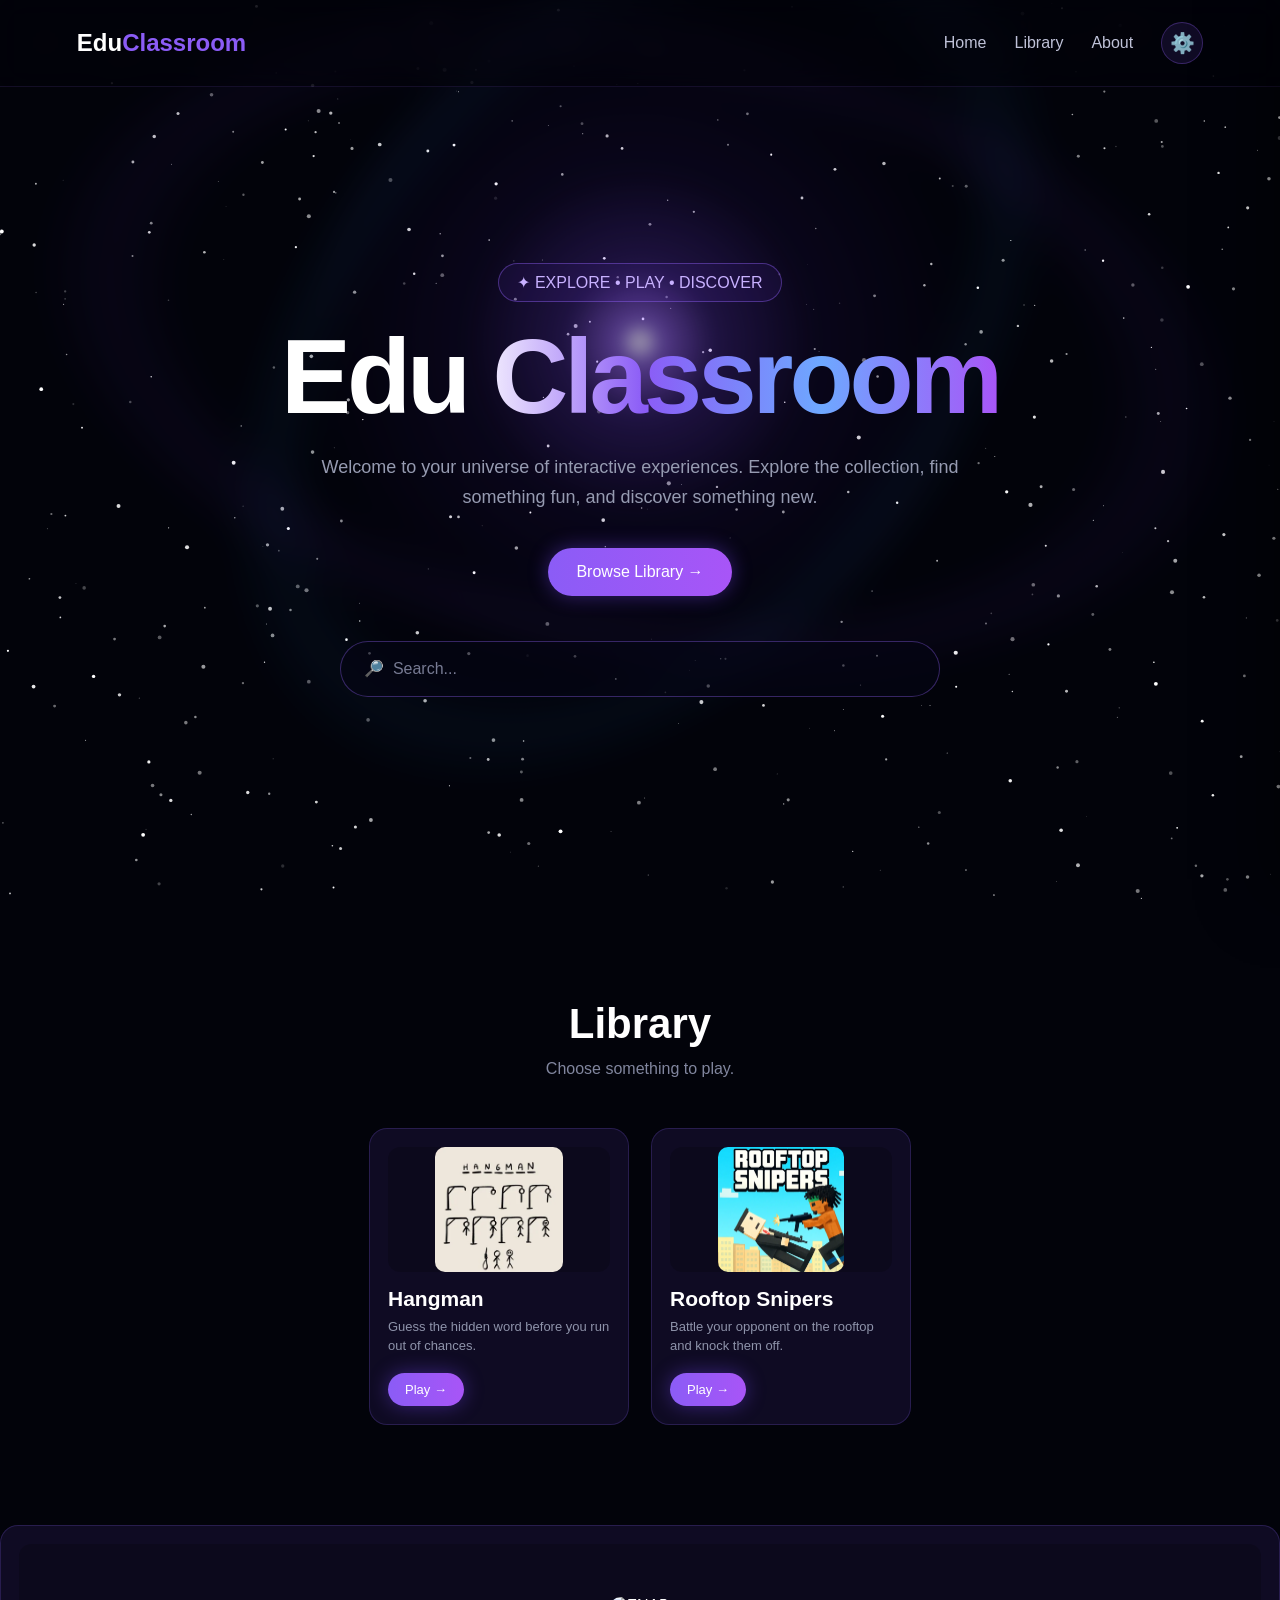
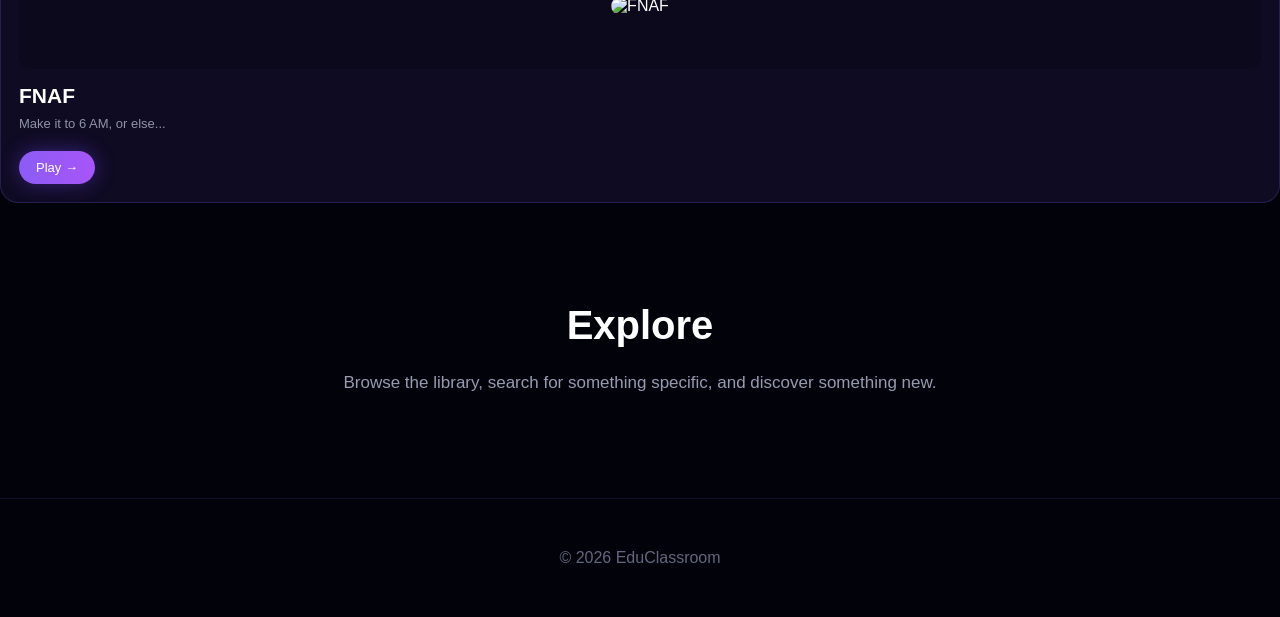
==== commit c7430522: "Update index.html" ====
--- a/index.html
+++ b/index.html
@@ -1448,6 +1448,47 @@
 </section>
 
 
+        <!-- =====================
+             FNAF
+        ====================== -->
+
+        <div
+            class="card"
+            data-name="FNAF"
+        >
+
+            <div class="icon">
+
+                <img
+                    src="pages/images/fnaf.png"
+                    alt="FNAF"
+                >
+
+            </div>
+
+
+            <h3>
+                FNAF
+            </h3>
+
+
+            <p>
+
+              Make it to 6 AM, or else...
+
+            </p>
+
+
+            <a
+                class="play-button"
+                href="pages/fnaf/"
+            >
+                Play →
+            </a>
+
+        </div>
+
+
 <!-- =========================
      ABOUT
 ========================= -->
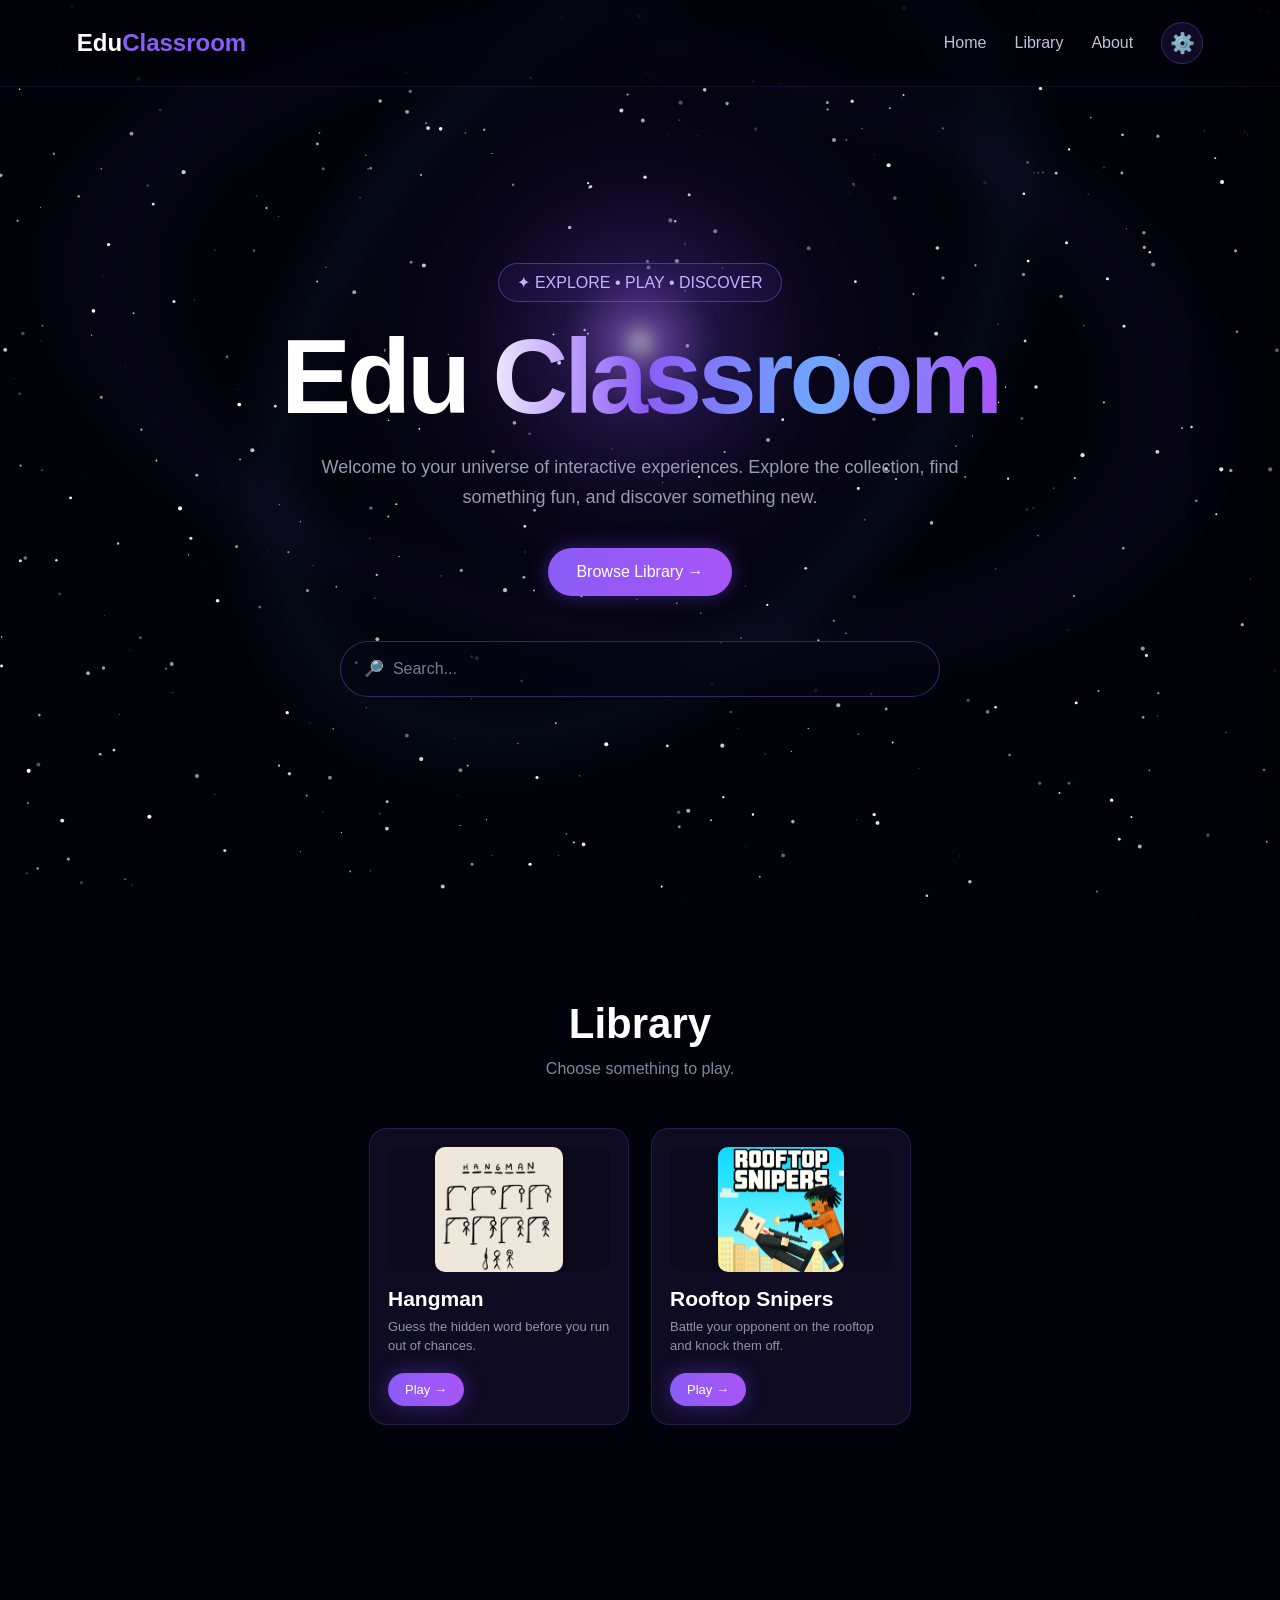
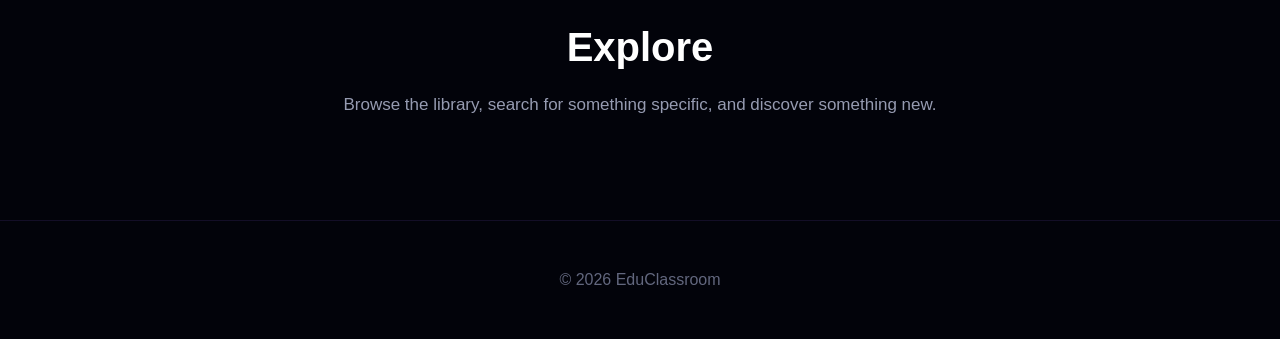
==== commit 30945f53: "Update index.html" ====
--- a/index.html
+++ b/index.html
@@ -1448,46 +1448,6 @@
 </section>
 
 
-        <!-- =====================
-             FNAF
-        ====================== -->
-
-        <div
-            class="card"
-            data-name="FNAF"
-        >
-
-            <div class="icon">
-
-                <img
-                    src="pages/images/fnaf.png"
-                    alt="FNAF"
-                >
-
-            </div>
-
-
-            <h3>
-                FNAF
-            </h3>
-
-
-            <p>
-
-              Make it to 6 AM, or else...
-
-            </p>
-
-
-            <a
-                class="play-button"
-                href="pages/fnaf/"
-            >
-                Play →
-            </a>
-
-        </div>
-
 
 <!-- =========================
      ABOUT
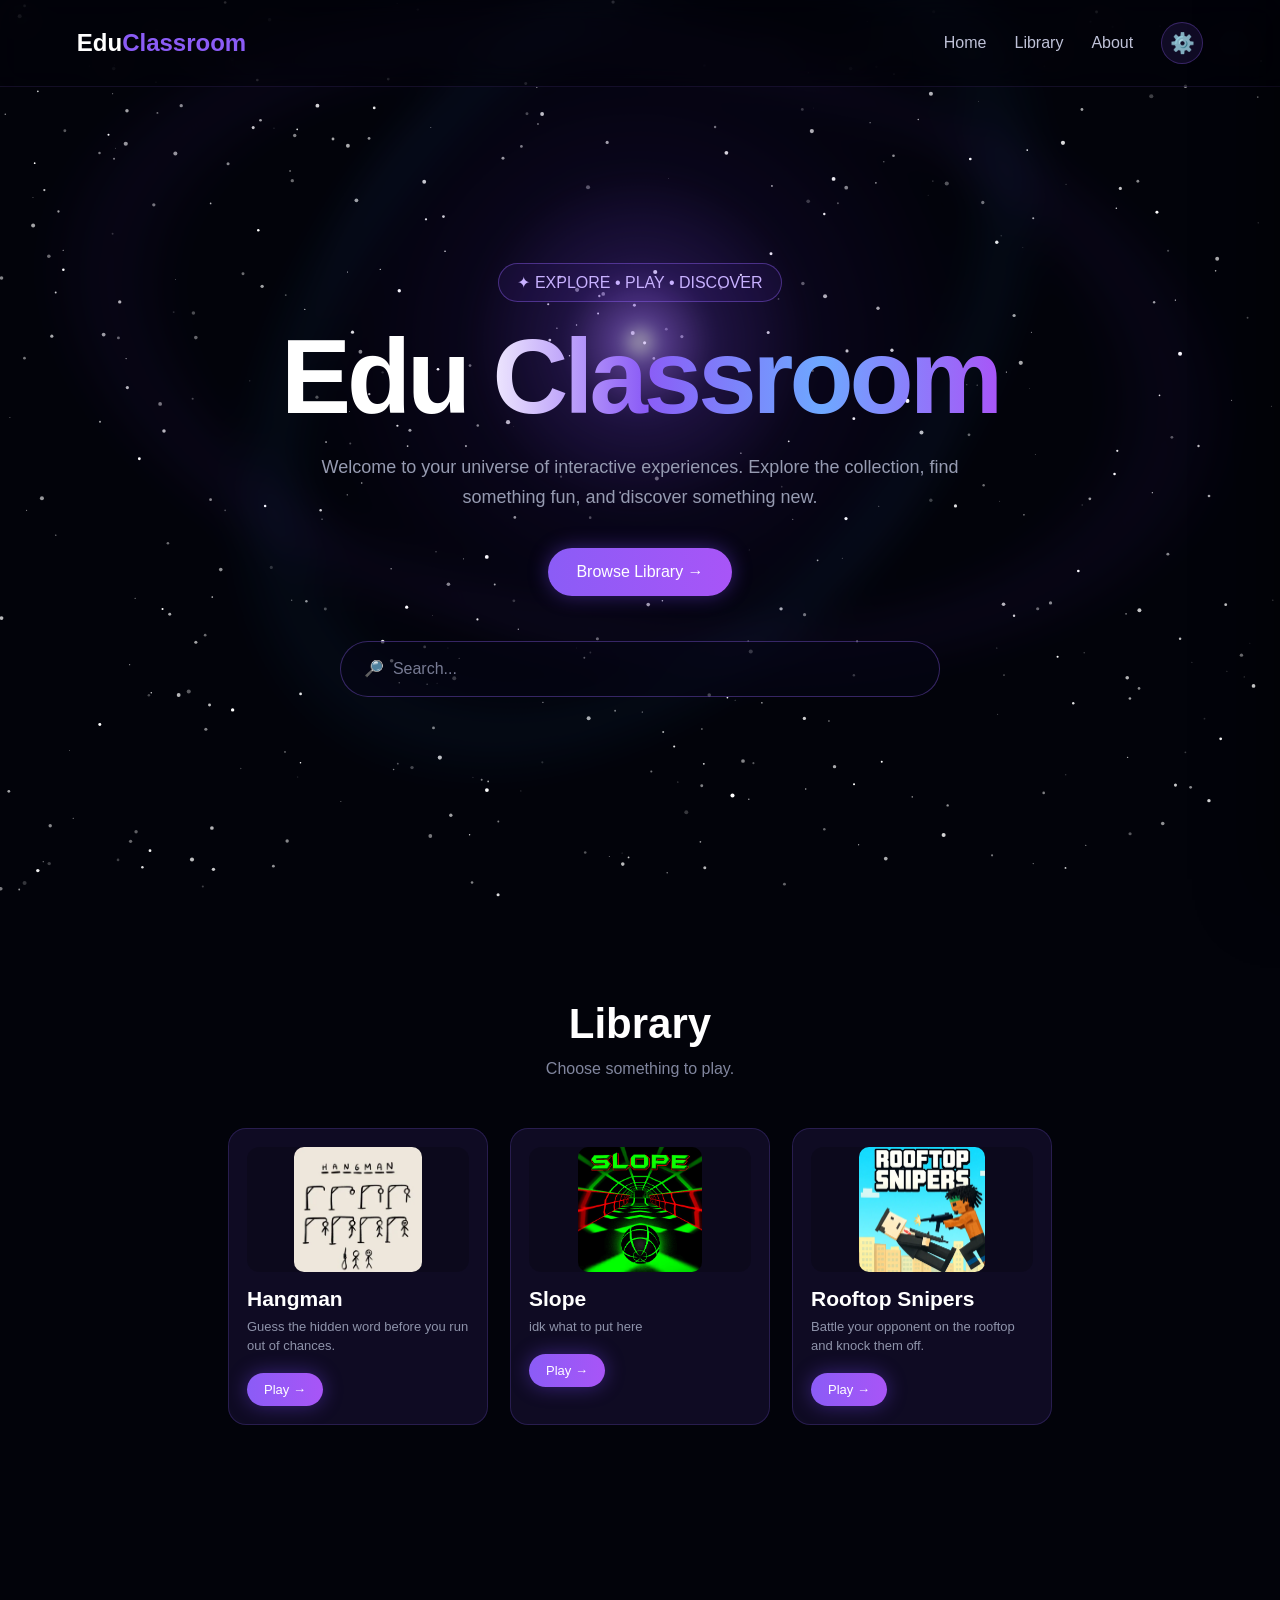
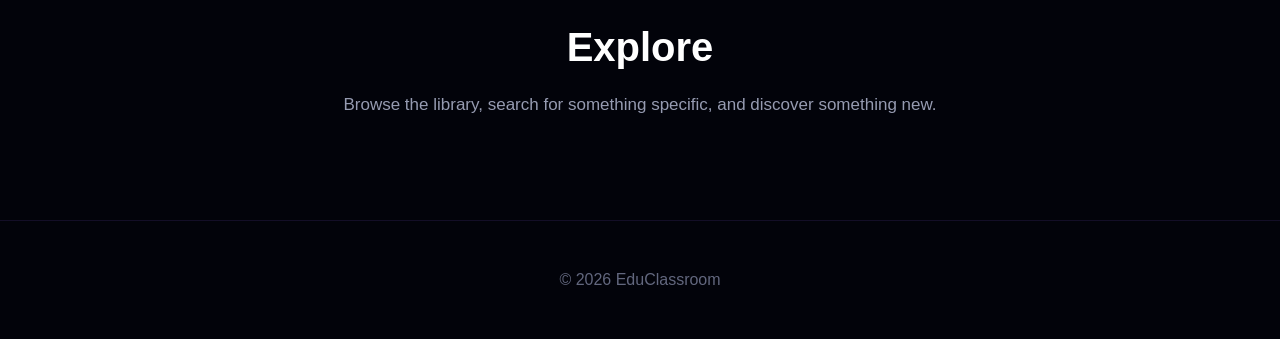
==== commit 3d6c2bc7: "slope added" ====
--- a/index.html
+++ b/index.html
@@ -1391,6 +1391,46 @@
 
         </div>
 
+        <!-- =====================
+             SLOPE
+        ====================== -->
+
+        <div
+            class="card"
+            data-name="Ball fall"
+        >
+
+            <div class="icon">
+
+                <img
+                    src="pages/images/slope.png"
+                    alt="slope"
+                >
+
+            </div>
+
+
+            <h3>
+                Slope
+            </h3>
+
+
+            <p>
+
+               idk what to put here
+
+            </p>
+
+
+            <a
+                class="play-button"
+                href="pages/ball-fall/"
+            >
+                Play →
+            </a>
+
+        </div>
+
 
         <!-- =====================
              ROOFTOP SNIPERS
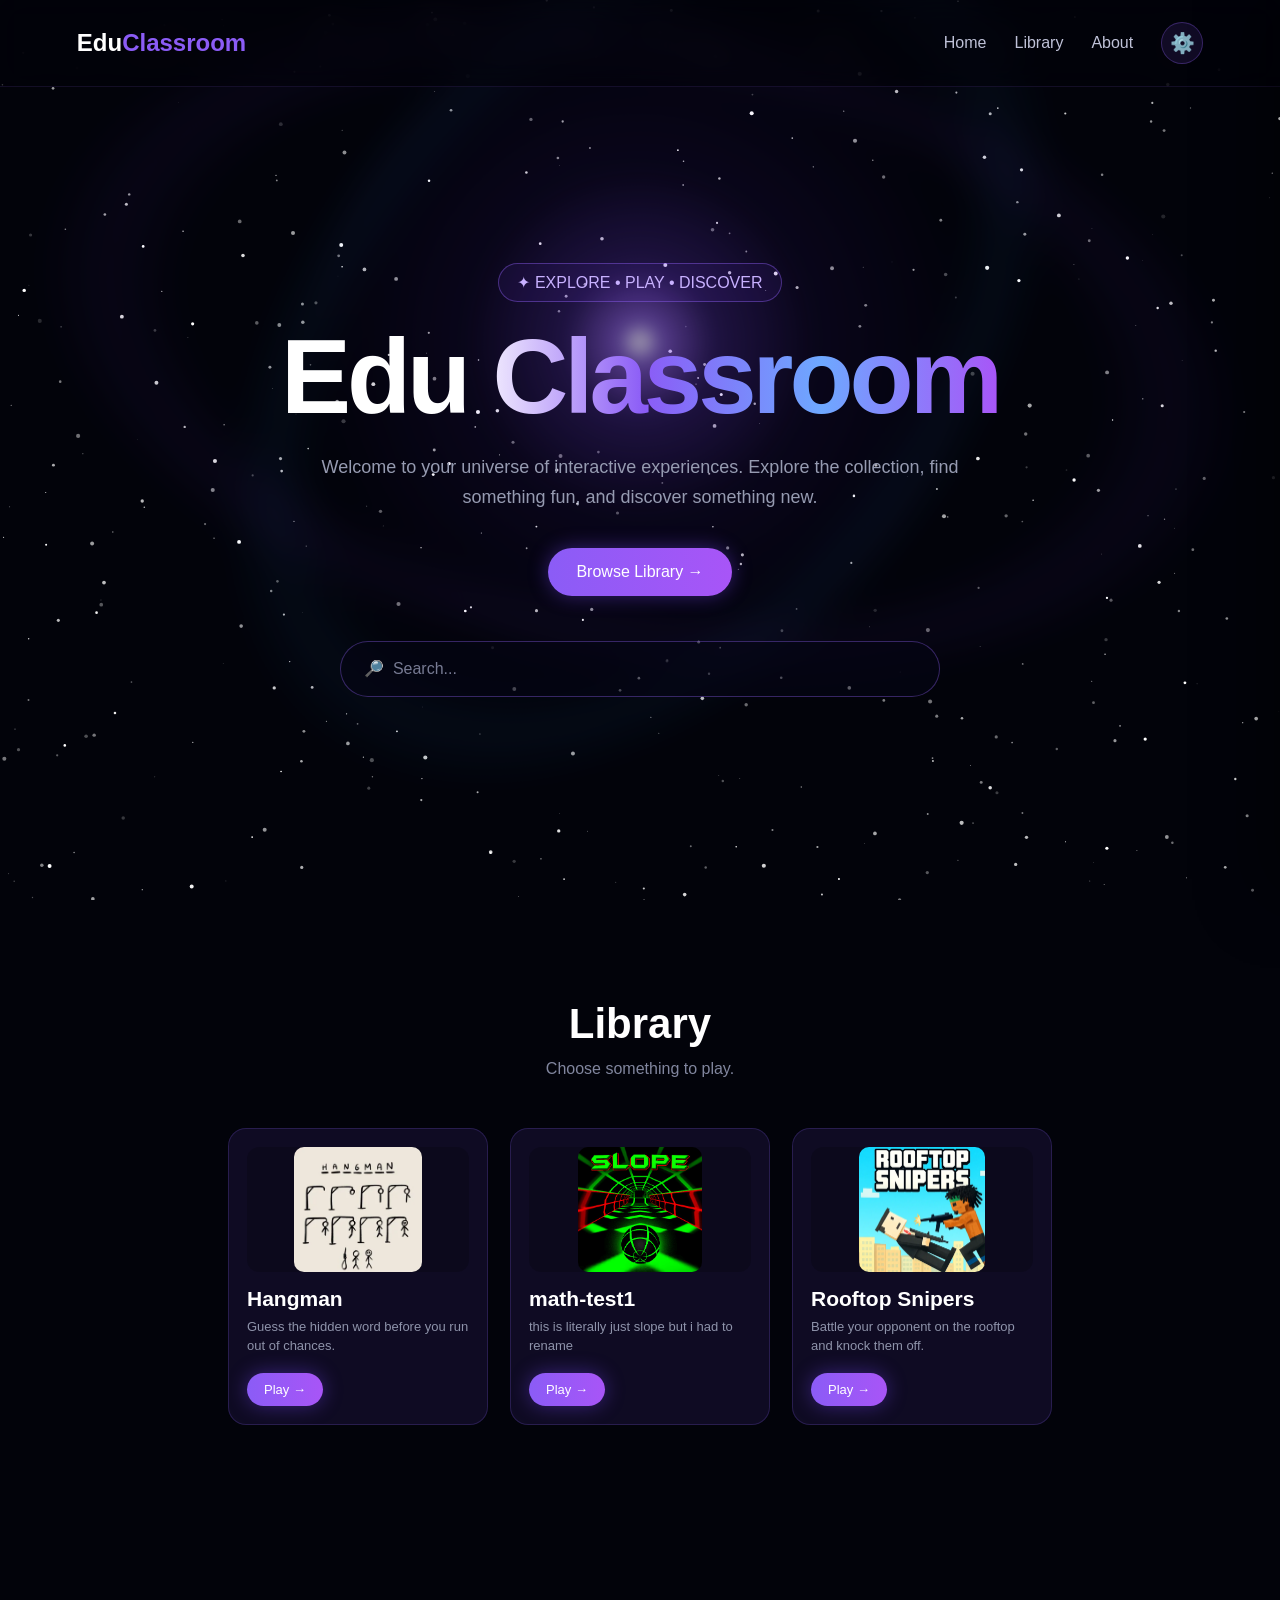
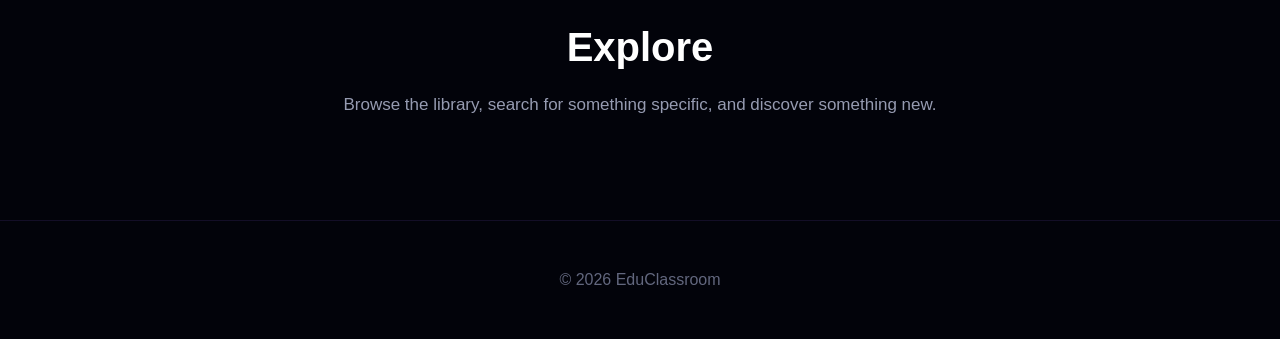
==== commit dc8fcc7a: "test" ====
--- a/index.html
+++ b/index.html
@@ -1392,39 +1392,40 @@
         </div>
 
         <!-- =====================
-             SLOPE
+             math-test1
         ====================== -->
 
         <div
             class="card"
-            data-name="Ball fall"
+            data-name="Math test1"
         >
 
             <div class="icon">
 
                 <img
-                    src="pages/images/slope.png"
-                    alt="slope"
+                    src="pages/images/mathtest1.png"
+                    alt="mathtest1"
                 >
 
             </div>
 
 
             <h3>
-                Slope
+                math-test1
             </h3>
 
 
             <p>
 
-               idk what to put here
+               this is literally just
+               slope but i had to rename
 
             </p>
 
 
             <a
                 class="play-button"
-                href="pages/ball-fall/"
+                href="pages/math-test1/"
             >
                 Play →
             </a>
